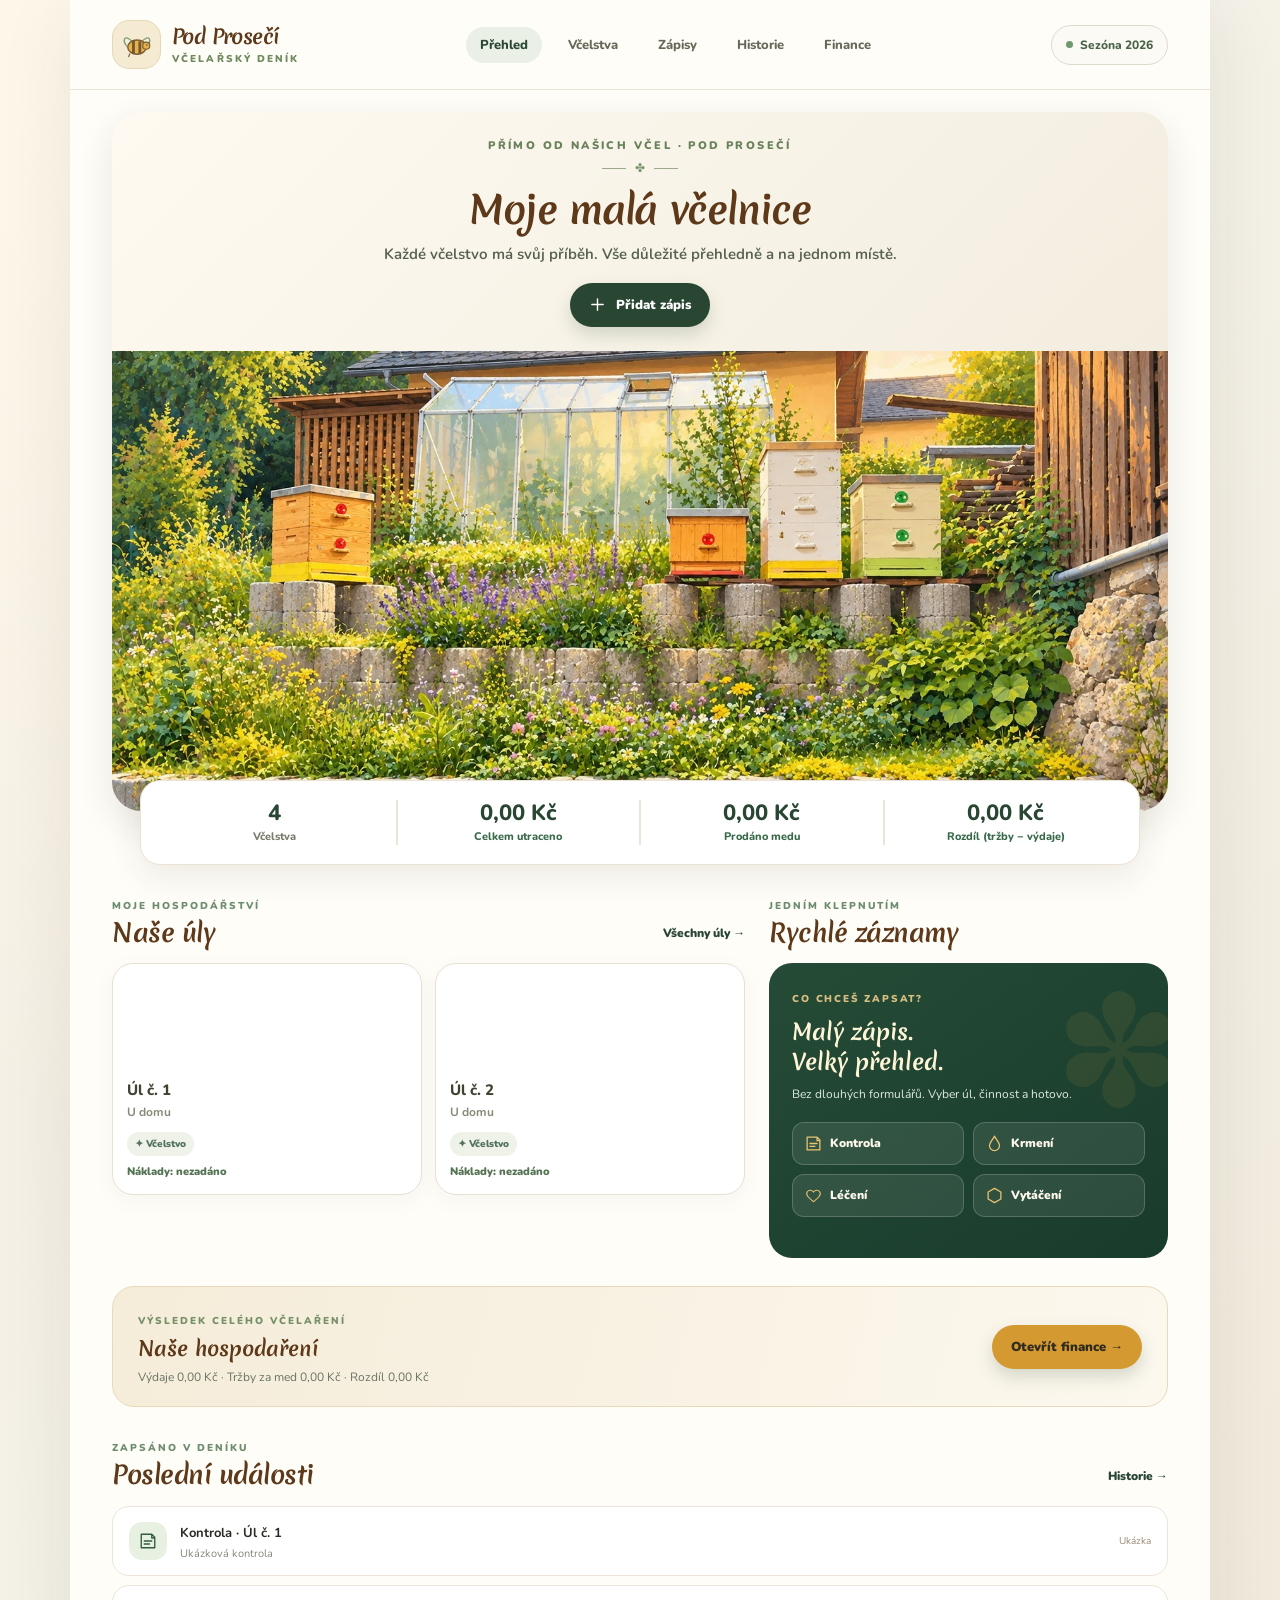
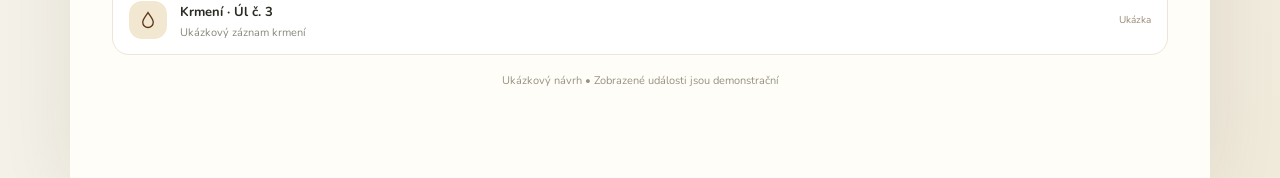
==== NAHLED_JEDEN_SOUBOR.html @ 3f6129bf "Add files via upload" ====
<!doctype html>
<html lang="cs">
<head>
<meta charset="utf-8" />
<meta name="viewport" content="width=device-width,initial-scale=1,viewport-fit=cover" />
<meta name="theme-color" content="#294633" />
<meta name="apple-mobile-web-app-capable" content="yes" />
<meta name="apple-mobile-web-app-title" content="Včelařský deník" />
<link rel="icon" type="image/png" href="[data-uri]" />
<link rel="apple-touch-icon" href="[data-uri]" />
<title>Včelařský deník • Pod Prosečí — vizuální návrh</title>
<link href="https://fonts.googleapis.com/css2?family=Merienda:wght@500;600;700&family=Nunito:wght@400;500;600;700;800;900&display=swap&subset=latin-ext" rel="stylesheet">
<style>
:root{--cream:#f7f1e4;--paper:#fffdf8;--ink:#292b23;--muted:#858477;--forest:#294633;--forest2:#385942;--olive:#71895f;--brown:#5d3819;--honey:#d49a31;--line:#e4dccd;--shadow:0 20px 52px rgba(72,55,29,.11)}
*{box-sizing:border-box}html{scroll-behavior:smooth}body{margin:0;color:var(--ink);font-family:Nunito,'Trebuchet MS',sans-serif;background:radial-gradient(ellipse at 12% 2%,#fff9ec 0,transparent 45%),linear-gradient(125deg,#f6eee1,#f4f1e8 48%,#f0eadb);min-height:100vh}button,textarea,select{font:inherit}button{cursor:pointer}.app{max-width:1140px;min-height:100vh;margin:0 auto;background:var(--paper);box-shadow:0 10px 70px rgba(49,38,15,.09)}
.topbar{height:90px;display:flex;align-items:center;justify-content:space-between;gap:14px;padding:0 42px;border-bottom:1px solid #eae3d7;background:rgba(255,253,248,.96)}.branding{display:flex;align-items:center;gap:11px}.brandmark{display:grid;place-items:center;width:49px;height:49px;background:#f5ebd3;border:1px solid #e6d7b7;border-radius:17px;flex-shrink:0}.brandtitle{font:700 20px/1.25 Merienda,Georgia,serif;color:var(--brown);letter-spacing:-.6px}.brandsub{font-weight:900;color:var(--olive);font-size:10px;letter-spacing:2.1px;margin-top:3px}.toplinks{display:flex;align-items:center;gap:12px}.toplinks button{background:none;border:0;color:#686859;font-weight:800;font-size:13px;padding:9px 14px;border-radius:25px}.toplinks button.active{color:var(--forest);background:#eaf0e6}.season{display:inline-flex;align-items:center;gap:7px;padding:11px 14px;border:1px solid #dedbcc;background:#fcfaf4;border-radius:30px;color:#496449;font-weight:800;font-size:12px}.season:before{content:'';width:7px;height:7px;background:#6e986e;border-radius:50%}
main{padding:22px 42px 90px}.page{display:none}.page.active{display:block}
.hero{position:relative;overflow:hidden;min-height:320px;border-radius:29px;background:#e8e5d1;isolation:isolate;box-shadow:0 13px 35px rgba(40,48,30,.11)}.hero-art{position:absolute;inset:0;width:100%;height:100%;object-fit:cover;object-position:center 52%;display:block}.brand-art{display:none}.hero:after{content:'';pointer-events:none;position:absolute;inset:0;background:linear-gradient(90deg,rgba(255,253,245,.96) 0%,rgba(255,253,245,.88) 32%,rgba(255,253,245,.34) 55%,transparent 82%)}.hero-copy{position:relative;z-index:2;display:flex;flex-direction:column;align-items:flex-start;padding:42px 40px;max-width:525px}.eyebrow{font-size:11px;letter-spacing:2.4px;text-transform:uppercase;font-weight:900;color:#6a825c}.decor{display:flex;gap:9px;align-items:center;color:#7c946d;font-size:12px}.decor:before,.decor:after{content:'';width:24px;height:1px;background:#9ba88b}.hero h1{font-family:Merienda,Georgia,serif;font-weight:700;color:var(--brown);font-size:clamp(30px,4.2vw,47px);line-height:1.3;letter-spacing:-1.1px;margin:13px 0 9px}.hero p{font-size:15px;color:#566251;line-height:1.55;margin:0 0 21px;max-width:315px;font-weight:650}.btn{display:inline-flex;align-items:center;justify-content:center;gap:10px;border:0;border-radius:40px;padding:13px 19px;background:var(--forest);color:white;font-weight:900;font-size:13px;box-shadow:0 8px 17px rgba(41,70,51,.18);transition:transform .15s,filter .15s}.btn:active{transform:scale(.98)}.btn svg{width:17px;height:17px}.btn.amber{background:var(--honey);color:#2f2b20}.ghost{background:#fffaf1;color:var(--forest);border:1px solid #dbdacb;box-shadow:none}
.stats{position:relative;z-index:3;max-width:720px;display:grid;grid-template-columns:repeat(3,1fr);margin:-31px 28px 0;background:#fff;border:1px solid #ebe3d5;box-shadow:0 11px 33px #382b1517;border-radius:20px;padding:19px 12px}.stat{text-align:center}.stat:not(:last-child){border-right:1px solid #ebe5d9}.stat strong{font:800 24px/1.2 Nunito,sans-serif;color:var(--forest);display:block}.stat small{font-size:11px;color:#777c6d;font-weight:800}
.heading{margin:34px 0 14px;display:flex;align-items:flex-end;justify-content:space-between;gap:12px}.heading .overline{font-size:10px;letter-spacing:2px;text-transform:uppercase;color:#6e8d70;font-weight:900}.heading h2{font:700 25px/1.3 Merienda,Georgia,serif;color:var(--brown);letter-spacing:-.5px;margin:4px 0 0}.subtle-link{border:0;background:none;font-size:12px;font-weight:900;color:var(--forest);padding:8px 0;white-space:nowrap}.homegrid{display:grid;grid-template-columns:1.35fr .85fr;gap:24px}.hives{display:grid;grid-template-columns:1fr 1fr;gap:13px}.hive{position:relative;border:1px solid #e8e0d2;border-radius:21px;overflow:hidden;background:#fff;display:flex;flex-direction:column;min-width:0;box-shadow:0 6px 25px rgba(47,47,34,.04);text-align:left;padding:0;color:inherit}.hive:hover{border-color:#c6cdb2}.hivepic{height:103px;position:relative;background:linear-gradient(175deg,#f2f0dc 10%,#e8f0e3 60%,#cedfcb);overflow:hidden}.hivepic.night{background:linear-gradient(175deg,#e2ede3,#d0dfce 60%,#afc3af)}.hivepic:after{content:'';position:absolute;width:135%;height:42px;left:-8%;bottom:-30px;border-radius:50%;background:#95b08a;filter:blur(7px)}.hivepic .art-icon{position:absolute;right:19px;bottom:6px;width:116px;height:88px;z-index:2;filter:drop-shadow(0 7px 4px #49634933)}.hivepic .flower{position:absolute;top:12px;left:20px;color:#768d68;opacity:.85}.hivecontent{padding:13px 14px 15px}.hivecontent h3{margin:0;color:#3f432f;font:800 15px Nunito,sans-serif}.hivecontent p{font-size:12px;color:#898a78;margin:4px 0 11px;font-weight:700}.tinylabel{display:inline-flex;gap:5px;align-items:center;padding:5px 8px;border-radius:20px;background:#eef2e9;color:#54735d;font-size:10px;font-weight:900}.tinylabel.amber{background:#fff1d6;color:#936b2f}.dots{letter-spacing:2px;color:#9eae85}.aside{border-radius:23px;background:linear-gradient(145deg,#254b36,#193b2c);padding:23px 23px 18px;min-height:295px;color:white;overflow:hidden;position:relative}.aside:after{content:'✽';position:absolute;right:-16px;top:15px;font-size:155px;color:#d4a83c18;line-height:1;pointer-events:none}.aside small{font-size:10px;letter-spacing:1.8px;color:#d8be82;font-weight:900}.aside h2{font:700 22px/1.35 Merienda,Georgia,serif;margin:10px 0 7px;color:#fff5d7}.aside p{font-size:12px;line-height:1.5;color:#dfebde;margin:0 0 19px}.quickrow{display:grid;grid-template-columns:1fr 1fr;gap:9px;position:relative;z-index:1}.quickrow button{background:#ffffff16;border:1px solid #ffffff30;color:#fff9ec;border-radius:12px;text-align:left;padding:12px;font-size:12px;font-weight:900;display:flex;align-items:center;gap:8px}.quickrow svg{width:17px;height:17px;color:#e9c36f}.quickrow button:hover{background:#ffffff25}.history-row{display:flex;align-items:center;gap:13px;padding:14px 16px;background:white;border:1px solid #ede5d9;border-radius:17px;margin:9px 0}.history-row .circle{width:38px;height:38px;border-radius:13px;display:grid;place-items:center;background:#f2e8d1;color:var(--brown);font-size:17px}.history-row .circle.green{background:#e8f0e2;color:#315c42}.history-row strong{font-size:13px}.history-row small{display:block;color:#8a887b;font-size:11px;margin-top:3px}.history-row .date{font-size:10px;color:#998a76;margin-left:auto;white-space:nowrap}.footnote{margin-top:18px;font-size:11px;color:#989282;text-align:center}
/* secondary screens */
.secondary-top{position:relative;overflow:hidden;background:linear-gradient(110deg,#f5ebd8,#dfe8da);border-radius:24px;padding:29px;display:flex;align-items:center;justify-content:space-between;min-height:140px}.secondary-top:after{content:'❀';position:absolute;color:#97aa922c;font-size:170px;right:18px;top:-42px;pointer-events:none}.secondary-top h1{position:relative;z-index:1;margin:7px 0 4px;color:var(--brown);font:700 30px/1.4 Merienda,Georgia,serif}.secondary-top p{position:relative;margin:0;font-size:13px;color:#647461;font-weight:700}.contentsection{max-width:760px;margin:24px auto}.records{display:grid;grid-template-columns:repeat(2,1fr);gap:12px}.labeltitle{font-size:11px;font-weight:900;letter-spacing:1px;color:#77856c;text-transform:uppercase;margin:23px 0 10px}.type{background:#fff;border:2px solid #ece4d7;border-radius:15px;padding:14px;font-weight:850;color:#3b3f33;display:flex;align-items:center;gap:11px;min-height:59px}.type.selected{background:#f7f0dc;border-color:var(--honey);color:var(--brown)}.type svg{color:#8b9c80;width:19px;height:19px}.pilllist{display:flex;gap:8px;flex-wrap:wrap}.pilllist button{padding:10px 14px;border-radius:30px;border:1px solid #dedbcc;background:#fff;color:#61675b;font-size:12px;font-weight:850}.pilllist button.selected{background:var(--forest);border-color:var(--forest);color:#fff}.recbox{background:#fff;border:1px solid #e8dfd1;border-radius:20px;padding:20px;margin-top:17px}.recbox label{font-size:12px;color:#657266;font-weight:900}.recbox .choice{display:flex;gap:8px;margin-top:10px;flex-wrap:wrap}.recbox .choice button{flex:1;background:#f8f6ef;border:1px solid #e7e2d7;border-radius:10px;padding:12px 8px;color:#596451;font-size:12px;font-weight:800}.recbox .choice button.selected{background:#e2ebd8;border-color:#9ba987;color:#2d5837}.recbox textarea{width:100%;resize:vertical;margin-top:9px;border:1px solid #e6dfd2;border-radius:12px;padding:13px;min-height:70px;background:#fffefa;outline-color:#8bab8a}.savebutton{width:100%;padding:16px;margin-top:19px}.toast{margin-top:14px;display:none;background:#e5f2e4;border:1px solid #b9d4b4;border-radius:12px;padding:12px;color:#31583a;font-weight:800;font-size:12px}.preview-note{display:block;margin-top:12px;text-align:center;font-size:11px;color:#999185}.list-hives{display:grid;grid-template-columns:1fr 1fr;gap:12px;margin-top:22px}.list-hives .hivepic{height:145px}.list-hives .hivepic .art-icon{width:150px;height:115px}.list-hives .hivecontent{padding:18px}.detail{background:#fff;border:1px solid #e8dfd1;border-radius:19px;margin-top:12px;padding:18px}.detail h3{color:var(--brown);font-family:Merienda,Georgia,serif;font-size:17px}.detail p{font-size:13px;color:#73796b}.back{border:0;background:transparent;color:var(--forest);font-weight:900;padding:6px 0}.bottomnav{display:none}.mobile-cta{display:none}
@media(max-width:800px){.topbar{height:76px;padding:0 21px}.toplinks{display:none}main{padding:14px 20px 90px}.homegrid{grid-template-columns:1fr}.aside{min-height:0}.hero-copy{padding:29px}.hero{min-height:290px}.hero-copy{max-width:355px}.hero:after{background:linear-gradient(90deg,rgba(255,253,245,.97) 0%,rgba(255,253,245,.86) 56%,rgba(255,253,245,.17) 100%)}.stats{max-width:570px}}
@media(max-width:520px){body{background:var(--paper)}.app{box-shadow:none}.topbar{height:73px;padding:0 17px}.brandmark{height:42px;width:42px;border-radius:14px}.brandtitle{font-size:15.5px}.brandsub{font-size:8px;letter-spacing:1.35px}.season{font-size:10px;padding:8px 9px}.season:before{width:5px;height:5px}main{padding:11px 13px 110px}.hero{min-height:250px;border-radius:21px}.hero-art{object-position:56%}.hero:after{background:linear-gradient(90deg,rgba(255,253,245,.96) 0%,rgba(255,253,245,.87) 48%,rgba(255,253,245,.02) 100%)}.hero-copy{padding:23px 21px 28px;max-width:250px}.eyebrow{font-size:8.5px;letter-spacing:1.35px}.hero h1{font-size:26px;line-height:1.32;margin:13px 0 9px}.hero p{font-size:11px;max-width:208px;line-height:1.5;margin-bottom:15px}.hero .btn{font-size:11px;padding:11px 14px}.stats{border-radius:17px;margin:-23px 12px 0;padding:13px 3px}.stat strong{font-size:21px}.stat small{font-size:10px}.heading{margin:25px 0 11px}.heading h2{font-size:21px}.heading .overline{font-size:9px}.hives{gap:10px}.hive{border-radius:16px}.hivepic{height:90px}.hivepic .art-icon{width:108px;height:79px;right:4px;bottom:2px}.hivecontent{padding:11px}.hivecontent h3{font-size:13px}.hivecontent p{font-size:10px}.tinylabel{font-size:9px;padding:5px 7px}.aside{border-radius:20px;padding:20px}.aside h2{font-size:21px}.bottomnav{position:fixed;z-index:20;bottom:0;left:0;right:0;display:grid;grid-template-columns:repeat(4,1fr);align-items:center;background:#fffdf8;border-top:1px solid #e6dfd3;box-shadow:0 -8px 28px rgba(51,44,29,.06);height:77px;padding-bottom:env(safe-area-inset-bottom)}.bottomnav button{border:0;background:transparent;color:#898a7a;display:flex;flex-direction:column;gap:4px;align-items:center;font-size:10px;font-weight:900;padding:5px}.bottomnav button.selected{color:var(--forest)}.bottomnav svg{width:20px;height:20px;stroke-width:1.9}.bottomnav .navplus{display:grid;place-items:center;border-radius:14px;background:var(--forest);color:white;width:40px;height:40px;margin-top:-18px;box-shadow:0 6px 14px #29463355}.bottomnav button.selected .navplus{background:var(--honey);color:var(--forest)}.secondary-top{padding:22px;border-radius:20px;min-height:130px}.secondary-top h1{font-size:25px}.secondary-top p{font-size:11px}.records{gap:8px}.type{padding:11px;min-height:57px;font-size:12px}.pilllist button{padding:9px 11px;font-size:11px}.recbox{padding:15px}.list-hives{gap:9px}.list-hives .hivepic{height:100px}.list-hives .hivepic .art-icon{width:110px;height:86px}.list-hives .hivecontent{padding:12px}.contentsection{margin:17px 0}.footnote{font-size:10px}}
@media(prefers-reduced-motion:reduce){*{scroll-behavior:auto!important;transition:none!important}}

/* v5.1: nadpis je mimo fotografii, aby žádný úl nebyl zakrytý */
.hero{display:flex;flex-direction:column-reverse;min-height:0;background:#f6f0e3}
.hero-art{position:relative;inset:auto;display:block;width:100%;height:clamp(300px,39vw,460px);object-fit:cover;object-position:center 51%;flex-shrink:0}
.hero:after{display:none}
.hero-copy{position:relative;z-index:1;width:100%;max-width:none;align-items:center;text-align:center;padding:26px 28px 24px;background:linear-gradient(135deg,#fffaf1,#f2eddf)}
.hero h1{font-size:clamp(27px,3.4vw,38px);line-height:1.35;margin:8px 0}
.hero h1 br{display:none}
.hero p{max-width:570px;margin:0 0 16px}
.hero .decor{margin-top:7px!important}
@media(max-width:800px){
 .hero{min-height:0}
 .hero-copy{max-width:none;padding:22px 22px 20px}
 .hero:after{display:none}
 .hero-art{height:auto;aspect-ratio:1672/941;object-fit:contain}
}
@media(max-width:520px){
 .hero{min-height:0}
 .hero-copy{max-width:none;padding:18px 13px 18px}
 .hero h1{font-size:25px;line-height:1.3;margin:8px 0}
 .hero p{font-size:12px;max-width:320px;margin:0 0 13px}
 .hero .btn{font-size:12px;padding:11px 17px}
 .hero-art{height:auto;aspect-ratio:1672/941;object-fit:contain;object-position:center}
 .hero:after{display:none}
 .stats{margin:-12px 12px 0}
}

/* v5.2: better title spacing and transparent cost overview */
.hero-title{display:flex;align-items:center;justify-content:center;flex-wrap:wrap;gap:.32em}
.stats{grid-template-columns:repeat(4,minmax(0,1fr));max-width:920px}
.stat-action{appearance:none;display:block;width:100%;background:#fff;border:0;color:inherit;text-align:center;padding:0 8px;cursor:pointer;border-left:1px solid #ebe5d9}
.stat-action strong{font-size:clamp(16px,2.2vw,23px)}.stat-action small{color:#386949}
.stat-action:hover strong,.stat-action:focus-visible strong{color:#a8741c}
.cost-feature{margin:28px 0 16px;display:flex;align-items:center;justify-content:space-between;gap:18px;padding:21px 25px;background:linear-gradient(105deg,#f5ecd9,#fcf8ee);border:1px solid #e9d9b8;border-radius:22px}
.cost-feature .overline{font-size:10px;font-weight:900;letter-spacing:2px;text-transform:uppercase;color:#769069}
.cost-feature h2{font:700 20px/1.5 Merienda,Georgia,serif;color:var(--brown);margin:4px 0 5px}
.cost-feature p{font-size:12px;color:#697465;margin:0}.cost-feature .btn{flex-shrink:0}
.cost-banner{background:linear-gradient(120deg,#f6edda,#e4eddd)}.cost-decoration{width:88px;height:88px;color:#a1b39b;opacity:.22}
.cost-summary{margin-top:20px;border-radius:24px;background:linear-gradient(130deg,#224532,#3d644a);padding:23px 25px;display:flex;justify-content:space-between;color:white;align-items:center;overflow:hidden;box-shadow:0 11px 32px #1e38281a}
.cost-summary span{font-weight:800;font-size:12px;letter-spacing:.08em;text-transform:uppercase;color:#d2dfc9;display:block}
.cost-summary strong{display:block;font-size:clamp(30px,4vw,41px);font-weight:900;margin:7px 0;letter-spacing:-1px}
.cost-summary small{color:#c9d8c7;font-size:12px}.cost-summary-art svg{width:115px;height:112px;opacity:.62}
.cost-by-hive{display:grid;grid-template-columns:repeat(4,minmax(0,1fr));gap:12px}
.cost-hive-item{border:1px solid #e8dfd0;background:#fff;border-radius:18px;text-align:left;padding:16px 12px;color:var(--brown);cursor:pointer}
.cost-hive-item:hover{border-color:#d2b36f}.cost-hive-item .cost-hive-icon{color:#b18738;margin-bottom:6px}.cost-hive-item strong{display:block;margin-top:7px;font-weight:900;font-size:19px;color:var(--forest)}.cost-hive-item b{display:block;font-size:12px}.cost-hive-item small{color:#807968;font-size:11px}
.hivecost{display:block;font-size:11px;color:#567454;font-weight:900;margin-top:8px}
.cost-layout{display:grid;grid-template-columns:1fr 1fr;gap:18px;margin-top:27px}
.cost-panel{background:#fff;border:1px solid #e8dfd1;border-radius:23px;padding:22px;min-width:0}
.cost-panel h2{font:700 21px/1.4 Merienda,Georgia,serif;color:var(--brown);margin:7px 0 18px}
.cost-panel label{display:block;font-size:12px;font-weight:900;color:#5e755f;margin:14px 0 7px}.cost-panel label span{font-weight:600;color:#8b8e82}
.cost-panel input,.cost-panel select{width:100%;border:1px solid #dfd8cc;background:#fffdf9;border-radius:12px;color:#292b23;padding:13px 14px;font-size:15px;outline-color:#86a478}
.cost-panel .money-input{display:flex;align-items:center;gap:8px}.cost-panel .money-input input{flex:1;min-width:0}.money-input strong{color:var(--brown)}
.cost-panel .savebutton{margin-top:20px}.cost-notice{font-size:11px;line-height:1.5;color:#7b766a;margin:13px 0 0}
.cost-entries{display:grid;gap:8px}.cost-entry{display:flex;gap:9px;align-items:center;justify-content:space-between;padding:12px;border:1px solid #ede5d8;border-radius:14px;background:#fffdf9}
.cost-entry-main{min-width:0}.cost-entry b{display:block;font-size:12px;color:#465d46}.cost-entry small{display:block;font-size:11px;color:#7c8175;margin-top:3px;overflow-wrap:anywhere}
.cost-entry-right{text-align:right;flex-shrink:0}.cost-entry-right strong{color:var(--brown);font-size:13px;white-space:nowrap}
.cost-remove{display:block;margin-left:auto;padding:6px 2px;background:transparent;border:0;color:#a94e40;font-size:10px;font-weight:900}
.cost-empty{font-size:12px;color:#878375;line-height:1.5;padding:16px;border:1px dashed #dfd4c1;border-radius:12px}
.cost-export{border:0;background:transparent;color:var(--forest);font-weight:900;font-size:12px;margin-top:15px;padding:8px 0;text-align:left}
.detail-cost{padding:14px 17px;background:#f3ecd9;border-radius:14px;color:#53684c}.detail-cost strong{color:#2e5736}
@media(max-width:800px){.cost-by-hive{grid-template-columns:repeat(2,minmax(0,1fr))}.cost-layout{grid-template-columns:1fr}}
@media(max-width:520px){.hero-title{gap:.25em}.stats{grid-template-columns:repeat(2,minmax(0,1fr));margin:12px 6px 0;row-gap:14px}.stat{border-right:0!important}.stat:nth-child(odd){border-right:1px solid #ebe5d9!important}.stat-action{border-left:0}.stat-action strong{font-size:21px}.cost-feature{flex-direction:column;align-items:stretch;margin-top:22px;padding:17px;gap:12px}.cost-feature .btn{width:100%}.cost-summary{padding:19px}.cost-summary-art svg{width:73px;height:73px}.cost-by-hive{gap:9px}.cost-panel{padding:17px}.cost-entry{align-items:flex-start}}

/* Verze 5.3: společné finance, tržby a bilance */
.finance-stats{max-width:100%}.finance-stats .stat strong{font-size:clamp(15px,2.25vw,22px);overflow-wrap:anywhere}.finance-stats .stat small{display:block;line-height:1.35;margin-top:4px}
.finance-summary{margin-top:21px;display:grid;grid-template-columns:repeat(3,minmax(0,1fr));gap:12px}.finance-tile{border:1px solid #eadfce;background:#fff;border-radius:22px;padding:21px 18px;display:flex;flex-direction:column;gap:7px;box-shadow:0 9px 30px #392f2010}.finance-tile small{font-weight:900;color:#667c5d;font-size:11px;letter-spacing:.06em;text-transform:uppercase}.finance-tile strong{font-size:clamp(20px,2.6vw,34px);letter-spacing:-1px;color:#5d3819;overflow-wrap:anywhere}.finance-tile span{font-size:11px;color:#838477}.result-tile{background:linear-gradient(135deg,#254633,#41664b);border-color:#2e5239}.result-tile small,.result-tile span{color:#e0ead9}.result-tile strong{color:white}.result-tile.negative strong{color:#ffe1bd}.fin-help{font-size:12px;color:#747968;line-height:1.55;margin-top:-3px;margin-bottom:15px}.fin-row{display:grid;grid-template-columns:1fr 1fr;gap:12px}.fin-row label{margin-top:14px}.fin-preview{margin-top:17px;padding:13px;background:#f7efd9;border-radius:13px;display:flex;justify-content:space-between;gap:10px;font-size:13px;font-weight:850;color:#58644b}.fin-preview strong{font-size:17px;color:#33573a;white-space:nowrap}.fin-backup{margin:20px 0 12px;background:#f8f2e8;border:1px solid #e9dfce;border-radius:22px;padding:23px}.fin-backup h2{font:700 22px Merienda,Georgia,serif;color:#5d3819;margin:6px 0}.fin-backup p{font-size:12px;line-height:1.6;color:#646a5c}.fin-actions{display:flex;flex-wrap:wrap;gap:12px;align-items:center;margin-top:17px}.import-label{display:inline-flex;justify-content:center;align-items:center;background:#294633;color:white;border-radius:40px;padding:14px 19px;font-weight:900;font-size:13px;cursor:pointer}.fin-actions .btn{padding:13px 18px}.fin-import-info{font-weight:850;color:#416343}.stat-action.negative strong{color:#a24733}.finance-tile.result-tile.negative{background:linear-gradient(140deg,#633b31,#7b5140)}
@media(max-width:780px){.finance-summary{grid-template-columns:1fr}.finance-tile{padding:16px}.finance-tile strong{font-size:27px}.finance-stats{grid-template-columns:repeat(2,1fr)}.fin-actions{flex-direction:column;align-items:stretch}.fin-actions .btn,.import-label{width:100%}}
@media(max-width:430px){.fin-row{grid-template-columns:1fr 1fr;gap:8px}.finance-stats .stat strong{font-size:19px}}
</style>
</head>
<body>
<!-- Reusable vector symbols: independent of internet and bundled into this HTML prototype. -->
<svg style="position:absolute;width:0;height:0;overflow:hidden" aria-hidden="true" xmlns="http://www.w3.org/2000/svg">
 <symbol id="i-bee" viewBox="0 0 48 48"><path d="M18 20c-12-13-16-2-7 7M30 20c12-13 16-2 7 7" fill="#eff1dd" stroke="#8b9876" stroke-width="1.8"/><ellipse cx="24" cy="27" rx="13" ry="10" fill="#e4b24f" stroke="#795b2e" stroke-width="2"/><path d="M19 18v18M28 19v17" stroke="#77552f" stroke-width="4"/><circle cx="37" cy="25" r="5" fill="#e4b24f" stroke="#795b2e" stroke-width="1.6"/><circle cx="38" cy="24" r="1" fill="#3d3b2d"/><path d="M14 36l-2 5" stroke="#795b2e" stroke-width="1.5"/></symbol>
 <symbol id="i-hive" viewBox="0 0 150 130"><ellipse cx="74" cy="119" rx="65" ry="8" fill="#445d3e" opacity=".24"/><path d="M25 39L75 14l50 25-9 10H35z" fill="#617654"/><path d="M22 42q53-12 106 0l-8 14H30z" fill="#6f6044"/><path d="M35 51h80l-4 58H39z" fill="#ddae69" stroke="#8c643b" stroke-width="2"/><path d="M39 72h72M40 92h70" stroke="#966a3c" stroke-width="2" opacity=".65"/><path d="M55 52v56M95 52v56" stroke="#f2c88f" stroke-width="3" opacity=".5"/><rect x="62" y="82" width="27" height="10" rx="5" fill="#514633"/><path d="M28 112h96" stroke="#5c4d31" stroke-width="7" stroke-linecap="round"/><path d="M25 110v8M125 110v8" stroke="#52492e" stroke-width="4"/></symbol>
 <symbol id="i-note" viewBox="0 0 24 24"><path d="M7 3h10l4 4v14H3V3h4m10 0v5h4M7 12h10M7 16h7" fill="none" stroke="currentColor" stroke-linecap="round" stroke-linejoin="round" stroke-width="1.8"/></symbol>
 <symbol id="i-plus" viewBox="0 0 24 24"><path d="M12 4v16M4 12h16" stroke="currentColor" stroke-width="2" stroke-linecap="round"/></symbol>
 <symbol id="i-house" viewBox="0 0 24 24"><path d="M3 11 12 4l9 7v9H3zM9 20v-6h6v6" fill="none" stroke="currentColor" stroke-linejoin="round" stroke-width="1.8"/></symbol>
 <symbol id="i-hex" viewBox="0 0 24 24"><path d="m12 2 9 5v10l-9 5-9-5V7z" fill="none" stroke="currentColor" stroke-linejoin="round" stroke-width="1.8"/></symbol>
 <symbol id="i-book" viewBox="0 0 24 24"><path d="M4 4h14a2 2 0 0 1 2 2v15H6a3 3 0 0 1-3-3V5a1 1 0 0 1 1-1zm2 0v17m4-12h6m-6 4h6" fill="none" stroke="currentColor" stroke-linecap="round" stroke-width="1.8"/></symbol>
 <symbol id="i-drop" viewBox="0 0 24 24"><path d="M12 2C9 7 5 11 5 15a7 7 0 0 0 14 0c0-4-4-8-7-13z" fill="none" stroke="currentColor" stroke-width="1.8"/></symbol>
 <symbol id="i-check" viewBox="0 0 24 24"><path d="m4 13 5 5L20 6" fill="none" stroke="currentColor" stroke-linecap="round" stroke-width="2"/></symbol>
 <symbol id="i-heart" viewBox="0 0 24 24"><path d="M20.8 6.7C18 3 13.6 4.5 12 7 10.4 4.5 6 3 3.2 6.7c-3 4.7 3 9.3 8.8 14 5.8-4.7 11.8-9.3 8.8-14z" fill="none" stroke="currentColor" stroke-width="1.5"/></symbol>
</svg>
<div class="app">
<header class="topbar">
 <div class="branding"><div class="brandmark"><svg style="width:34px;height:34px"><use href="#i-bee"/></svg></div><div><div class="brandtitle">Pod Prosečí</div><div class="brandsub">VČELAŘSKÝ DENÍK</div></div></div>
 <div class="toplinks"><button data-page="home" class="active">Přehled</button><button data-page="hives">Včelstva</button><button data-page="record">Zápisy</button><button data-page="history">Historie</button><button data-page="costs">Finance</button></div>
 <div class="season">Sezóna 2026</div>
</header>
<main>
 <section id="page-home" class="page active">
  <div class="hero">
   <img class="hero-art" src="[data-uri]" alt="Kreslený pohled na včelnici se skleníkem a úly" />
   <div class="hero-copy"><div class="eyebrow">Přímo od našich včel · Pod Prosečí</div><div class="decor" style="margin-top:13px">✤</div><h1 class="hero-title"><span>Moje malá</span> <span>včelnice</span></h1><p>Každé včelstvo má svůj příběh. Vše důležité přehledně a na jednom místě.</p><button class="btn" data-action="record"><svg><use href="#i-plus"/></svg> Přidat zápis</button></div>
  </div>
  <div class="stats finance-stats"><div class="stat"><strong>4</strong><small>Včelstva</small></div><button type="button" class="stat stat-action" data-page="costs"><strong id="stats-cost-total">0 Kč</strong><small>Celkem utraceno</small></button><button type="button" class="stat stat-action" data-page="costs"><strong id="stats-sales-total">0 Kč</strong><small>Prodáno medu</small></button><button type="button" class="stat stat-action" data-page="costs"><strong id="stats-net-total">0 Kč</strong><small>Rozdíl (tržby − výdaje)</small></button></div>
  <div class="homegrid">
   <div><div class="heading"><div><div class="overline">Moje hospodářství</div><h2>Naše úly</h2></div><button class="subtle-link" data-page="hives">Všechny úly →</button></div><div class="hives" id="home-hives"></div></div>
   <div><div class="heading"><div><div class="overline">Jedním klepnutím</div><h2>Rychlé záznamy</h2></div></div><aside class="aside"><small>CO CHCEŠ ZAPSAT?</small><h2>Malý zápis.<br>Velký přehled.</h2><p>Bez dlouhých formulářů. Vyber úl, činnost a hotovo.</p><div class="quickrow"><button data-type="Kontrola"><svg><use href="#i-note"/></svg> Kontrola</button><button data-type="Krmení"><svg><use href="#i-drop"/></svg> Krmení</button><button data-type="Léčení"><svg><use href="#i-heart"/></svg> Léčení</button><button data-type="Vytáčení"><svg><use href="#i-hex"/></svg> Vytáčení</button></div></aside></div>
  </div>
  <div class="cost-feature"><div><span class="overline">Výsledek celého včelaření</span><h2>Naše hospodaření</h2><p id="home-cost-summary">Počítáme výdaje a prodaný med.</p></div><button class="btn amber" data-page="costs">Otevřít finance →</button></div>
  <div class="heading"><div><div class="overline">Zapsáno v deníku</div><h2>Poslední události</h2></div><button class="subtle-link" data-page="history">Historie →</button></div><div id="mini-history"></div>
  <div class="footnote">Ukázkový návrh • Zobrazené události jsou demonstrační</div>
 </section>
 <section id="page-hives" class="page"><div class="secondary-top"><div><div class="eyebrow">Naše včelnice</div><h1>Moje včelstva</h1><p>U domu a v Lučanech • 4 úly</p></div></div><div class="list-hives" id="all-hives"></div></section>
 <section id="page-record" class="page"><div class="secondary-top"><div><div class="eyebrow">Zápis bez zdržování</div><h1>Co je u včel nového?</h1><p>Stačí několik klepnutí a je hotovo.</p></div></div><div class="contentsection"><div class="labeltitle">01 · Vyber činnost</div><div class="records" id="types"></div><div class="labeltitle">02 · Vyber včelstvo</div><div class="pilllist" id="hiveselect"></div><div class="recbox" id="record-fields"><label>Stav včelstva</label><div class="choice" id="statusselect"><button class="selected" data-status="V pořádku">✓ V pořádku</button><button data-status="Sledovat">Sledovat</button><button data-status="Problém">Problém</button></div><div id="quantity-wrap" style="display:none;margin-top:14px"><label for="quantity">Množství (kg)</label><input id="quantity" type="number" step="0.1" min="0" inputmode="decimal" placeholder="Např. 3" style="display:block;margin-top:9px;padding:11px;width:100%;border-radius:11px;border:1px solid #e8dfd1;background:white"></div><div style="margin-top:18px"><label for="recnote">Poznámka (nepovinné)</label><textarea id="recnote" placeholder="Jen pokud chceš něco doplnit…"></textarea></div></div><button class="btn savebutton" id="save"><svg><use href="#i-check"/></svg> Uložit záznam</button><div id="toast" class="toast" role="status"></div><span class="preview-note">Vizuální ukázka. Zápis se neukládá do skutečné aplikace.</span></div></section>
 <section id="page-history" class="page"><div class="secondary-top"><div><div class="eyebrow">Vzpomínky z včelnice</div><h1>Historie zápisů</h1><p>Bez hledání v mnoha záložkách.</p></div></div><div class="contentsection" id="history-list"></div></section>
 <section id="page-costs" class="page">
  <div class="secondary-top cost-banner"><div><div class="eyebrow">Pod Prosečí · finanční deník</div><h1>Výdaje a prodej medu</h1><p>Kolik stálo včelaření a kolik se prodejem vrátilo.</p></div><svg class="cost-decoration" aria-hidden="true"><use href="#i-hex"/></svg></div>
  <div class="finance-summary">
   <div class="finance-tile"><small>Utraceno celkem</small><strong id="cost-total">0 Kč</strong><span id="cost-count">Žádné výdaje</span></div>
   <div class="finance-tile"><small>Prodáno medu celkem</small><strong id="sales-total">0 Kč</strong><span id="sales-count">Žádné prodeje</span></div>
   <div class="finance-tile result-tile"><small>Výsledek za celou dobu</small><strong id="net-total">0 Kč</strong><span>Tržby mínus výdaje, bez hodnoty zásob</span></div>
  </div>
  <div class="heading"><div><div class="overline">Přehled investic</div><h2>Náklady podle úlu</h2></div></div>
  <p class="fin-help">Společné výdaje (například medomet nebo sklenice) se počítají do celkových nákladů, ale nepřidělují se uměle konkrétním úlům.</p>
  <div class="cost-by-hive" id="cost-by-hive"></div>
  <div class="cost-layout">
   <section class="cost-panel"><div class="eyebrow">Zápis nákupu</div><h2>Nový výdaj</h2>
     <form id="cost-form">
       <label for="cost-hive">Úl / společný náklad</label><select id="cost-hive" required></select>
       <label for="cost-category">Za co?</label><select id="cost-category"><option>Úl a nástavky</option><option>Rámky a mezistěny</option><option>Krmení</option><option>Léčení</option><option>Medobraní a vybavení</option><option>Sklenice, víčka a etikety</option><option>Jiné</option></select>
       <label for="cost-amount">Cena celkem (Kč)</label><div class="money-input"><input id="cost-amount" type="number" min="0.01" step="0.01" inputmode="decimal" required placeholder="Např. 850"><strong>Kč</strong></div>
       <label for="cost-date">Datum</label><input id="cost-date" type="date" required>
       <label for="cost-note">Poznámka <span>(nepovinné)</span></label><input id="cost-note" maxlength="140" placeholder="Např. nové nástavky">
       <button class="btn savebutton" type="submit">+ Uložit výdaj</button>
     </form><p id="cost-message" class="cost-notice" role="status" aria-live="polite"></p>
   </section>
   <section class="cost-panel"><div class="eyebrow">Tržba z medu</div><h2>Prodaný med</h2>
     <form id="sale-form">
       <div class="fin-row"><div><label for="sale-count">Počet sklenic</label><input id="sale-count" type="number" min="1" step="1" inputmode="numeric" value="1" required></div><div><label for="sale-price">Cena za kus (Kč)</label><input id="sale-price" type="number" min="0.01" step="0.01" inputmode="decimal" placeholder="220" required></div></div>
       <label for="sale-date">Datum prodeje</label><input id="sale-date" type="date" required>
       <label for="sale-note">Poznámka <span>(nepovinné)</span></label><input id="sale-note" maxlength="140" placeholder="Např. 3× květový med 950 g">
       <div class="fin-preview">Celkem za prodej: <strong id="sale-preview">0 Kč</strong></div>
       <button class="btn savebutton" type="submit">+ Uložit prodej</button>
     </form><p id="sale-message" class="cost-notice" role="status" aria-live="polite"></p>
   </section>
  </div>
  <div class="cost-layout finance-history">
   <section class="cost-panel"><div class="eyebrow">Přehled výdajů</div><h2>Výdaje</h2><div class="cost-entries" id="cost-entries"></div></section>
   <section class="cost-panel"><div class="eyebrow">Přehled tržeb</div><h2>Prodeje medu</h2><div class="cost-entries" id="sale-entries"></div></section>
  </div>
  <section class="fin-backup"><div><div class="eyebrow">Přenos dat</div><h2>Starší záznamy a zálohy</h2><p>Nahraj JSON zálohu z původního deníku 4.8.x – načtou se její výdaje a uskutečněné prodeje medu. Původní položky bez přiřazeného úlu zůstanou mezi společnými výdaji. Zbytek dat v záloze se nemění.</p></div>
   <div class="fin-actions"><label class="import-label" for="import-finance">↑ Načíst starou JSON zálohu</label><input type="file" id="import-finance" accept=".json,application/json" hidden><button type="button" class="btn ghost" id="export-finance">↓ Stáhnout zálohu financí</button></div><p id="import-message" role="status" aria-live="polite" class="cost-notice">Záznamy se ukládají jen do tohoto prohlížeče. Při změně zařízení si stáhni zálohu.</p>
  </section>
 </section>
<section id="page-detail" class="page"><button class="back" data-page="hives">← Zpět k úlům</button><div class="secondary-top" style="margin-top:11px"><div><div class="eyebrow">Karta včelstva</div><h1 id="detail-name">Úl č. 1</h1><p id="detail-place">Stanoviště u domu</p></div></div><div class="detail"><h3>Rychlý přehled</h3><p class="detail-cost">Náklady evidované přímo na tomto úlu: <strong id="detail-cost-value">0 Kč</strong></p><button class="btn amber" data-page="costs">+ Zapsat výdaj na úl</button><p>Matka, zásoby, síla včelstva a poslední kontrola. Jen to důležité, podrobnosti jsou až po rozkliknutí.</p><button class="btn" data-action="record"><svg><use href="#i-plus"/></svg> Přidat zápis k úlu</button></div></section>
</main>
<nav class="bottomnav" aria-label="Hlavní navigace">
 <button data-page="home" class="selected"><svg><use href="#i-house"/></svg><span>Přehled</span></button>
 <button data-page="hives"><svg><use href="#i-hex"/></svg><span>Úly</span></button>
 <button data-page="record"><span class="navplus"><svg><use href="#i-plus"/></svg></span><span>Zápis</span></button>
 <button data-page="history"><svg><use href="#i-book"/></svg><span>Historie</span></button>
</nav>
</div>
<script>const hives=[{name:'Úl č. 1',place:'U domu',tag:'Včelstvo'},{name:'Úl č. 2',place:'U domu',tag:'Včelstvo'},{name:'Úl č. 3',place:'Lučany',tag:'Včelstvo'},{name:'Úl č. 4',place:'Lučany',tag:'Včelstvo'}];
let page='home',chosenHive=0,recordType='Kontrola',status='V pořádku';
const events=[{type:'Kontrola',hive:'Úl č. 1',note:'Ukázková kontrola',date:'Ukázka'},{type:'Krmení',hive:'Úl č. 3',note:'Ukázkový záznam krmení',date:'Ukázka'}];
const KEY='vcelarsky_denik_5_3_finance',OLD_KEY='vcelarsky_denik_5_2_expenses';
let expenses=[],sales=[],storageOK=true;
const $=id=>document.getElementById(id);
const esc=s=>String(s??'').replace(/[&<>"']/g,c=>({'&':'&amp;','<':'&lt;','>':'&gt;','"':'&quot;',"'":'&#39;'}[c]));
const asMoney=n=>Math.round(Number(n)*100)/100;
const czk=n=>new Intl.NumberFormat('cs-CZ',{style:'currency',currency:'CZK',maximumFractionDigits:2}).format(n);
const validMoney=n=>Number.isFinite(n)&&n>0&&n<1000000000;
const validHive=h=>Number.isInteger(h)&&h>=-1&&h<hives.length;
const yyyy_mm_dd=()=>{const d=new Date();return [d.getFullYear(),String(d.getMonth()+1).padStart(2,'0'),String(d.getDate()).padStart(2,'0')].join('-')};
const validDate=date=>/^\d{4}-\d{2}-\d{2}$/.test(String(date));
const costTotal=()=>asMoney(expenses.reduce((sum,x)=>sum+x.amount,0));
const salesTotal=()=>asMoney(sales.reduce((sum,x)=>sum+x.count*x.price,0));
const balance=()=>asMoney(salesTotal()-costTotal());
const hiveTotal=i=>asMoney(expenses.filter(e=>e.hive===i).reduce((s,e)=>s+e.amount,0));
const costsText=i=>expenses.some(e=>e.hive===i)?czk(hiveTotal(i)):'nezadáno';
const uniqueId=()=>String(Date.now())+'-'+Math.random().toString(36).slice(2,10);
function normalizeCost(e){if(!e||!validMoney(Number(e.amount)))return null;const hive=Number(e.hive);return {id:String(e.id||uniqueId()),hive:validHive(hive)?hive:-1,category:String(e.category||'Ostatní'),amount:asMoney(e.amount),note:String(e.note||''),date:String(e.date||yyyy_mm_dd()),source:String(e.source||'manual')};}
function normalizeSale(s){if(!s||!validMoney(Number(s.price))||!Number.isInteger(Number(s.count))||Number(s.count)<1||Number(s.count)>1000000)return null;return {id:String(s.id||uniqueId()),count:Number(s.count),price:asMoney(s.price),note:String(s.note||''),date:String(s.date||yyyy_mm_dd()),source:String(s.source||'manual')};}
function readStored(){try{const data=JSON.parse(localStorage.getItem(KEY)||'null');if(data&&Array.isArray(data.expenses)&&Array.isArray(data.sales)){expenses=data.expenses.map(normalizeCost).filter(Boolean);sales=data.sales.map(normalizeSale).filter(Boolean);return}const old=JSON.parse(localStorage.getItem(OLD_KEY)||'null');if(Array.isArray(old)){expenses=old.map(e=>normalizeCost({...e,source:'manual'})).filter(Boolean);sales=[];saveStored()}}catch(error){storageOK=false;console.warn('Úložiště není dostupné',error)}}
function saveStored(){try{localStorage.setItem(KEY,JSON.stringify({version:3,expenses,sales}));storageOK=true;return true}catch(error){storageOK=false;console.warn('Ukládání není dostupné',error);return false}}
function renderHiveCards(){$('home-hives').innerHTML=hives.slice(0,2).map(hiveHTML).join('');$('all-hives').innerHTML=hives.map(hiveHTML).join('')}
function hiveHTML(h,i){return `<button class="hive" data-hive="${i}"><div class="hivepic ${i>1?'night':''}"><span class="flower">✣ &nbsp;· &nbsp;✿</span><svg class="art-icon" viewBox="0 0 150 130"><use href="#i-hive"/></svg></div><div class="hivecontent"><h3>${esc(h.name)}</h3><p>${esc(h.place)}</p><span class="tinylabel">✦ ${esc(h.tag)}</span><span class="hivecost">Náklady: ${costsText(i)}</span></div></button>`}
function costName(e){return e.hive===-1?'Společné výdaje':hives[e.hive]?.name||'Neznámý úl'}
function renderCosts(){
 const cost=costTotal(),received=salesTotal(),diff=balance();
 $('stats-cost-total').textContent=czk(cost);$('stats-sales-total').textContent=czk(received);$('stats-net-total').textContent=czk(diff);
 $('stats-net-total').parentElement.classList.toggle('negative',diff<0);
 $('home-cost-summary').textContent=`Výdaje ${czk(cost)} · Tržby za med ${czk(received)} · Rozdíl ${czk(diff)}`;
 $('cost-total').textContent=czk(cost);$('sales-total').textContent=czk(received);$('net-total').textContent=czk(diff);
 $('net-total').closest('.result-tile').classList.toggle('negative',diff<0);
 $('cost-count').textContent=`${expenses.length} zapsaných výdajů`;
 $('sales-count').textContent=`${sales.length} prodejů · ${sales.reduce((s,x)=>s+x.count,0)} sklenic`;
 $('cost-by-hive').innerHTML=hives.map((h,i)=>`<button class="cost-hive-item" type="button" data-cost-hive="${i}"><div class="cost-hive-icon">⬡</div><b>${esc(h.name)}</b><small>${esc(h.place)}</small><strong>${costsText(i)}</strong></button>`).join('')+`<button class="cost-hive-item" type="button" data-cost-hive="-1"><div class="cost-hive-icon">⬡</div><b>Společné výdaje</b><small>Medomet, sklenice a ostatní</small><strong>${czk(expenses.filter(e=>e.hive===-1).reduce((s,e)=>s+e.amount,0))}</strong></button>`;
 const orderedCosts=[...expenses].sort((a,b)=>String(b.date).localeCompare(String(a.date)));
 $('cost-entries').innerHTML=orderedCosts.map(e=>`<div class="cost-entry"><div class="cost-entry-main"><b>${esc(costName(e))} · ${esc(e.category)}</b><small>${esc(e.date)}${e.note?' · '+esc(e.note):''}${e.source!=='manual'?' · ze zálohy':''}</small></div><div class="cost-entry-right"><strong>${czk(e.amount)}</strong><button class="cost-remove" type="button" data-remove-cost="${esc(e.id)}">Smazat</button></div></div>`).join('')||'<div class="cost-empty">Zatím nejsou zapsané žádné výdaje.</div>';
 $('sale-entries').innerHTML=[...sales].sort((a,b)=>String(b.date).localeCompare(String(a.date))).map(s=>`<div class="cost-entry"><div class="cost-entry-main"><b>${s.count}× med · ${czk(s.price)}/ks</b><small>${esc(s.date)}${s.note?' · '+esc(s.note):''}${s.source!=='manual'?' · ze zálohy':''}</small></div><div class="cost-entry-right"><strong>${czk(asMoney(s.count*s.price))}</strong><button class="cost-remove" type="button" data-remove-sale="${esc(s.id)}">Smazat</button></div></div>`).join('')||'<div class="cost-empty">Zatím nejsou zapsané žádné prodeje medu.</div>';
 $('detail-cost-value').textContent=costsText(chosenHive);
 if(!storageOK)$('import-message').textContent='Ukládání v prohlížeči je blokované. Pro jistotu exportuj JSON zálohu.';
 renderHiveCards();
}
const icon=name=>`<svg viewBox="0 0 24 24" width="18" height="18"><use href="#i-${name}"/></svg>`;
function renderHistory(){const html=events.map(e=>`<div class="history-row"><div class="circle ${e.type==='Kontrola'?'green':''}">${icon(e.type==='Vytáčení'?'hex':e.type==='Krmení'?'drop':e.type==='Léčení'?'heart':'note')}</div><div><strong>${esc(e.type)} · ${esc(e.hive)}</strong><small>${esc(e.note||'Bez poznámky')}</small></div><span class="date">${esc(e.date)}</span></div>`).join('');$('mini-history').innerHTML=html;$('history-list').innerHTML=html}
function navigate(next){page=next;document.querySelectorAll('.page').forEach(el=>el.classList.toggle('active',el.id==='page-'+page));document.querySelectorAll('[data-page]').forEach(el=>el.classList.toggle('active',el.dataset.page===page));document.querySelectorAll('.bottomnav button').forEach(el=>el.classList.toggle('selected',el.dataset.page===page));window.scrollTo({top:0,behavior:'instant'})}
const types=['Kontrola','Krmení','Léčení','Vytáčení'];const typeIcons=['note','drop','heart','hex'];
function renderTypes(){$('types').innerHTML=types.map((t,i)=>`<button class="type ${recordType===t?'selected':''}" data-type="${t}">${icon(typeIcons[i])}${t}</button>`).join('');$('hiveselect').innerHTML=hives.map((h,i)=>`<button class="${chosenHive===i?'selected':''}" data-choose="${i}">${esc(h.name)}</button>`).join('');$('quantity-wrap').style.display=recordType==='Krmení'||recordType==='Vytáčení'?'block':'none';$('statusselect').style.display=recordType==='Kontrola'?'flex':'none';$('quantity-wrap').querySelector('label').textContent=recordType==='Vytáčení'?'Množství medu (kg)':'Množství krmiva (kg)'}
function updateSalePreview(){const count=Number($('sale-count').value),price=Number($('sale-price').value);$('sale-preview').textContent=Number.isInteger(count)&&count>0&&validMoney(price)?czk(asMoney(count*price)):'0 Kč'}
function exportBackup(){const blob=new Blob([JSON.stringify({type:'vcelarsky-denik-finance-v5-3',version:3,createdAt:new Date().toISOString(),expenses,sales},null,2)],{type:'application/json;charset=utf-8'});const url=URL.createObjectURL(blob),a=document.createElement('a');a.href=url;a.download='vcelarsky-denik-finance-'+yyyy_mm_dd()+'.json';document.body.appendChild(a);a.click();a.remove();setTimeout(()=>URL.revokeObjectURL(url),1500)}
async function importBackup(file){const notice=$('import-message');try{
 const raw=JSON.parse((await file.text()).replace(/^\uFEFF/,''));if(!raw||typeof raw!=='object'||Array.isArray(raw))throw new Error('Soubor neobsahuje objekt JSON.');
 let newExpenses=[],newSales=[],kind;
 if(raw.type==='vcelarsky-denik-finance-v5-3'){
   if(!Array.isArray(raw.expenses)||!Array.isArray(raw.sales))throw new Error('Neúplná finanční záloha.');
   newExpenses=raw.expenses.map(normalizeCost).filter(Boolean);newSales=raw.sales.map(normalizeSale).filter(Boolean);kind='full';
 }else if(raw.type==='vcelarsky-denik-naklady' && Array.isArray(raw.expenses)){
   newExpenses=raw.expenses.map(e=>normalizeCost({...e,source:'import-v52'})).filter(Boolean);kind='v52';
 }else if(Array.isArray(raw.expenses)&&Array.isArray(raw.jarSales)){
   kind='legacy';
   newExpenses=raw.expenses.map(e=>normalizeCost({id:'legacy-cost-'+e.id,hive:-1,category:e.category||'Ostatní',amount:e.cost,note:e.name?`${e.name}${e.note?' – '+e.note:''}`:e.note,date:e.date,source:'legacy'})).filter(Boolean);
   newSales=raw.jarSales.map(e=>normalizeSale({id:'legacy-sale-'+e.id,count:e.count,price:e.price,date:e.date,note:e.honeyType||'',source:'legacy'})).filter(Boolean);
 }else throw new Error('Soubor není rozpoznanou zálohou včelařského deníku.');
 if(newExpenses.length===0&&newSales.length===0)throw new Error('V záloze nejsou žádné finanční položky.');
 const message=kind==='full'?`Obnovit ${newExpenses.length} výdajů a ${newSales.length} prodejů? Aktuální finanční data se nahradí zálohou.`:`Načíst ${newExpenses.length} výdajů a ${newSales.length} prodejů? Dříve importované položky ze stejného typu zálohy se nahradí, ručně přidané zůstanou.`;
 if(!confirm(message))return;
 const prevExp=expenses,prevSales=sales;
 if(kind==='full'){expenses=newExpenses;sales=newSales}else{const src=kind==='legacy'?'legacy':'import-v52';expenses=[...expenses.filter(x=>x.source!==src),...newExpenses];if(kind==='legacy')sales=[...sales.filter(x=>x.source!=='legacy'),...newSales]}
 if(!saveStored()){expenses=prevExp;sales=prevSales;throw new Error('Prohlížeč nedovolil uložit data. Nic se nepřepsalo.');}
 renderCosts();notice.textContent=`Načtené výdaje: ${newExpenses.length}; prodeje: ${newSales.length}. Celkový rozdíl: ${czk(balance())}.`;
 }catch(err){notice.textContent='Import se nezdařil: '+err.message;}finally{$('import-finance').value=''}}
const costHiveSelect=$('cost-hive');
costHiveSelect.innerHTML='<option value="-1">Společný náklad (bez konkrétního úlu)</option>'+hives.map((h,i)=>`<option value="${i}">${esc(h.name)} – ${esc(h.place)}</option>`).join('');
$('cost-hive').value='-1';$('cost-date').value=yyyy_mm_dd();$('sale-date').value=yyyy_mm_dd();
document.addEventListener('click',event=>{
 const x=event.target.closest('button');if(!x)return;
 if(x.dataset.costHive!==undefined){chosenHive=Number(x.dataset.costHive);$('cost-hive').value=String(chosenHive);$('cost-amount').focus();return;}
 if(x.dataset.removeCost!==undefined){const key=x.dataset.removeCost,item=expenses.find(v=>v.id===key);if(!item||!confirm('Opravdu smazat tento výdaj?'))return;const old=expenses;expenses=expenses.filter(v=>v.id!==key);if(!saveStored()){expenses=old;alert('Zápis se nepodařilo uložit.');return}renderCosts();return;}
 if(x.dataset.removeSale!==undefined){const key=x.dataset.removeSale,item=sales.find(v=>v.id===key);if(!item||!confirm('Opravdu smazat tento prodej?'))return;const old=sales;sales=sales.filter(v=>v.id!==key);if(!saveStored()){sales=old;alert('Zápis se nepodařilo uložit.');return}renderCosts();return;}
 if(x.dataset.page){if(x.dataset.page==='costs'&&page==='detail')$('cost-hive').value=String(chosenHive);navigate(x.dataset.page);return;}
 if(x.dataset.action==='record'){navigate('record');return;}
 if(x.dataset.hive!==undefined){chosenHive=Number(x.dataset.hive);$('detail-name').textContent=hives[chosenHive].name;$('detail-place').textContent=hives[chosenHive].place;$('detail-cost-value').textContent=costsText(chosenHive);navigate('detail');renderTypes();return;}
 if(x.dataset.choose!==undefined){chosenHive=Number(x.dataset.choose);renderTypes();return;}
 if(x.dataset.type){recordType=x.dataset.type;navigate('record');renderTypes();return;}
 if(x.dataset.status){status=x.dataset.status;document.querySelectorAll('[data-status]').forEach(b=>b.classList.toggle('selected',b.dataset.status===status));return;}
 if(x.id==='save'){const note=$('recnote').value.trim(),q=$('quantity').value.trim();events.unshift({type:recordType,hive:hives[chosenHive].name,note:note||((recordType==='Krmení'||recordType==='Vytáčení')&&q?`${q} kg`:recordType==='Kontrola'?status:'Bez poznámky'),date:'Ukázka'});renderHistory();$('recnote').value='';$('quantity').value='';$('toast').textContent='Ukázkový zápis přidán do náhledu historie (neukládá se trvale).';$('toast').style.display='block';setTimeout(()=>$('toast').style.display='none',3200);}
});
$('cost-form').addEventListener('submit',ev=>{ev.preventDefault();const hive=Number($('cost-hive').value),amount=Number($('cost-amount').value),date=$('cost-date').value;if(!validHive(hive)||!validMoney(amount)||!validDate(date)){$('cost-message').textContent='Zadej správné údaje o výdaji.';return}const entry={id:uniqueId(),hive,category:$('cost-category').value,amount:asMoney(amount),note:$('cost-note').value.trim(),date,source:'manual'};expenses.unshift(entry);if(!saveStored()){expenses.shift();$('cost-message').textContent='Ukládání je blokované, výdaj se nezapsal.';return;}$('cost-amount').value='';$('cost-note').value='';$('cost-message').textContent='Uložen výdaj '+czk(entry.amount)+'.';renderCosts()});
$('sale-form').addEventListener('submit',ev=>{ev.preventDefault();const count=Number($('sale-count').value),price=Number($('sale-price').value),date=$('sale-date').value;if(!Number.isInteger(count)||count<1||count>1000000||!validMoney(price)||!validDate(date)){$('sale-message').textContent='Zadej počet sklenic, cenu za kus a datum.';return}const entry={id:uniqueId(),count,price:asMoney(price),note:$('sale-note').value.trim(),date,source:'manual'};sales.unshift(entry);if(!saveStored()){sales.shift();$('sale-message').textContent='Ukládání je blokované, prodej se nezapsal.';return;}$('sale-count').value='1';$('sale-note').value='';$('sale-message').textContent=`Zapsán prodej ${count} sklenic za ${czk(count*price)}.`;updateSalePreview();renderCosts()});
$('sale-count').addEventListener('input',updateSalePreview);$('sale-price').addEventListener('input',updateSalePreview);
$('export-finance').addEventListener('click',exportBackup);
$('import-finance').addEventListener('change',e=>{if(e.target.files?.[0])importBackup(e.target.files[0])});
readStored();renderHistory();renderTypes();renderCosts();updateSalePreview();
</script>
</body>
</html>
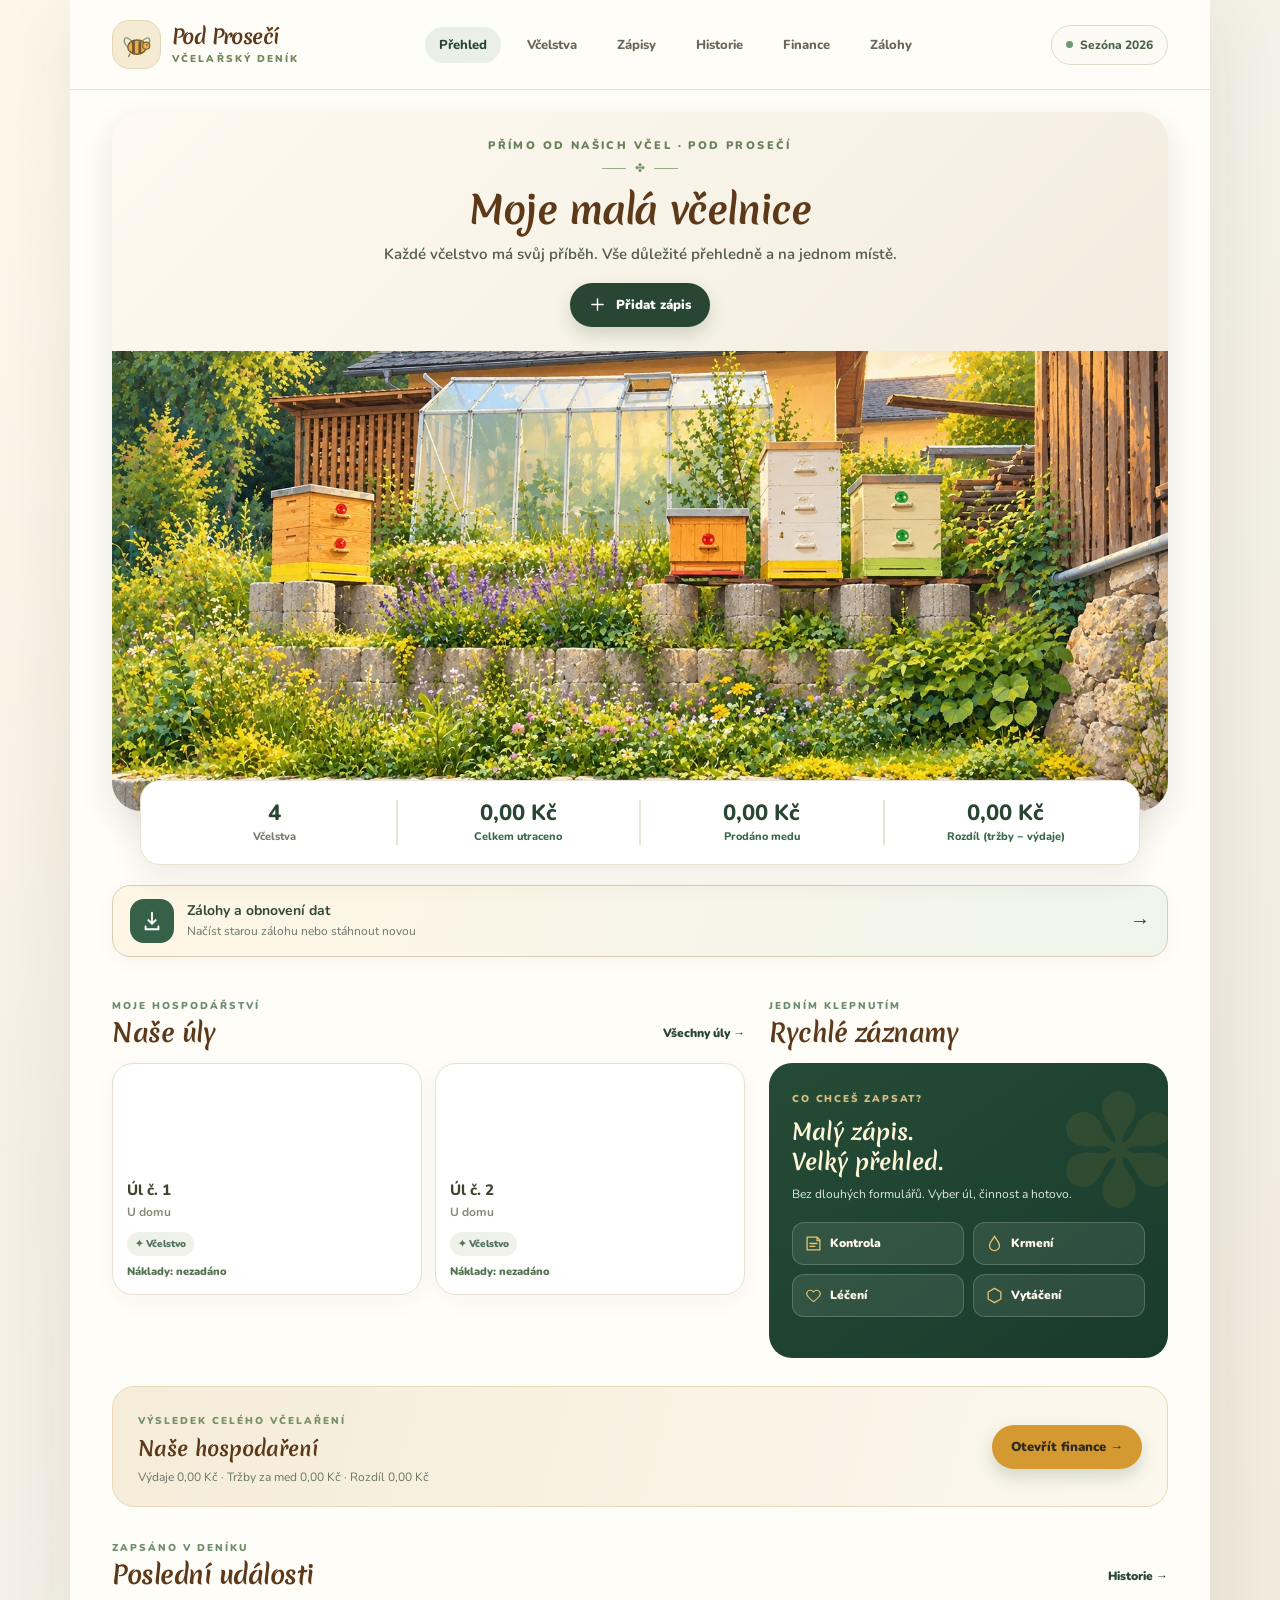
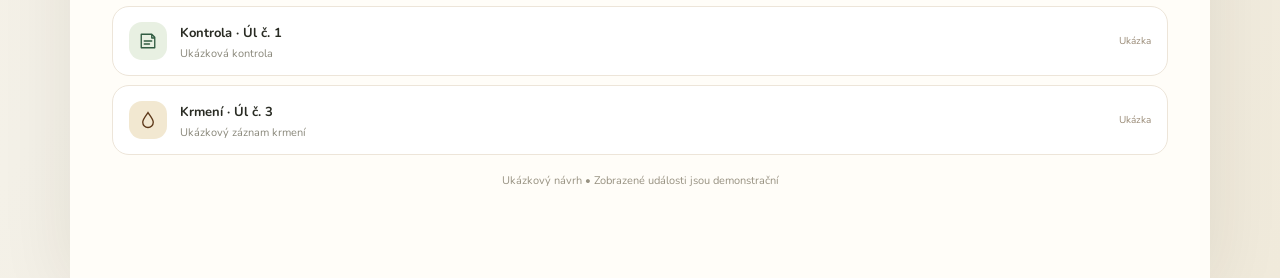
==== commit 797349a4: "Add files via upload" ====
--- a/NAHLED_JEDEN_SOUBOR.html
+++ b/NAHLED_JEDEN_SOUBOR.html
@@ -5,12 +5,16 @@
 <meta name="viewport" content="width=device-width,initial-scale=1,viewport-fit=cover" />
 <meta name="theme-color" content="#294633" />
 <meta name="apple-mobile-web-app-capable" content="yes" />
+<meta name="apple-mobile-web-app-status-bar-style" content="default" />
 <meta name="apple-mobile-web-app-title" content="Včelařský deník" />
-<link rel="icon" type="image/png" href="[data-uri]" />
-<link rel="apple-touch-icon" href="[data-uri]" />
+<link rel="icon" href="[data-uri]" type="image/svg+xml" />
+<link rel="icon" href="[data-uri]" type="image/png" sizes="32x32" />
+<link rel="apple-touch-icon" href="[data-uri]" sizes="180x180" />
+
 <title>Včelařský deník • Pod Prosečí — vizuální návrh</title>
 <link href="https://fonts.googleapis.com/css2?family=Merienda:wght@500;600;700&family=Nunito:wght@400;500;600;700;800;900&display=swap&subset=latin-ext" rel="stylesheet">
 <style>
+
 :root{--cream:#f7f1e4;--paper:#fffdf8;--ink:#292b23;--muted:#858477;--forest:#294633;--forest2:#385942;--olive:#71895f;--brown:#5d3819;--honey:#d49a31;--line:#e4dccd;--shadow:0 20px 52px rgba(72,55,29,.11)}
 *{box-sizing:border-box}html{scroll-behavior:smooth}body{margin:0;color:var(--ink);font-family:Nunito,'Trebuchet MS',sans-serif;background:radial-gradient(ellipse at 12% 2%,#fff9ec 0,transparent 45%),linear-gradient(125deg,#f6eee1,#f4f1e8 48%,#f0eadb);min-height:100vh}button,textarea,select{font:inherit}button{cursor:pointer}.app{max-width:1140px;min-height:100vh;margin:0 auto;background:var(--paper);box-shadow:0 10px 70px rgba(49,38,15,.09)}
 .topbar{height:90px;display:flex;align-items:center;justify-content:space-between;gap:14px;padding:0 42px;border-bottom:1px solid #eae3d7;background:rgba(255,253,248,.96)}.branding{display:flex;align-items:center;gap:11px}.brandmark{display:grid;place-items:center;width:49px;height:49px;background:#f5ebd3;border:1px solid #e6d7b7;border-radius:17px;flex-shrink:0}.brandtitle{font:700 20px/1.25 Merienda,Georgia,serif;color:var(--brown);letter-spacing:-.6px}.brandsub{font-weight:900;color:var(--olive);font-size:10px;letter-spacing:2.1px;margin-top:3px}.toplinks{display:flex;align-items:center;gap:12px}.toplinks button{background:none;border:0;color:#686859;font-weight:800;font-size:13px;padding:9px 14px;border-radius:25px}.toplinks button.active{color:var(--forest);background:#eaf0e6}.season{display:inline-flex;align-items:center;gap:7px;padding:11px 14px;border:1px solid #dedbcc;background:#fcfaf4;border-radius:30px;color:#496449;font-weight:800;font-size:12px}.season:before{content:'';width:7px;height:7px;background:#6e986e;border-radius:50%}
@@ -91,6 +95,31 @@
 .finance-summary{margin-top:21px;display:grid;grid-template-columns:repeat(3,minmax(0,1fr));gap:12px}.finance-tile{border:1px solid #eadfce;background:#fff;border-radius:22px;padding:21px 18px;display:flex;flex-direction:column;gap:7px;box-shadow:0 9px 30px #392f2010}.finance-tile small{font-weight:900;color:#667c5d;font-size:11px;letter-spacing:.06em;text-transform:uppercase}.finance-tile strong{font-size:clamp(20px,2.6vw,34px);letter-spacing:-1px;color:#5d3819;overflow-wrap:anywhere}.finance-tile span{font-size:11px;color:#838477}.result-tile{background:linear-gradient(135deg,#254633,#41664b);border-color:#2e5239}.result-tile small,.result-tile span{color:#e0ead9}.result-tile strong{color:white}.result-tile.negative strong{color:#ffe1bd}.fin-help{font-size:12px;color:#747968;line-height:1.55;margin-top:-3px;margin-bottom:15px}.fin-row{display:grid;grid-template-columns:1fr 1fr;gap:12px}.fin-row label{margin-top:14px}.fin-preview{margin-top:17px;padding:13px;background:#f7efd9;border-radius:13px;display:flex;justify-content:space-between;gap:10px;font-size:13px;font-weight:850;color:#58644b}.fin-preview strong{font-size:17px;color:#33573a;white-space:nowrap}.fin-backup{margin:20px 0 12px;background:#f8f2e8;border:1px solid #e9dfce;border-radius:22px;padding:23px}.fin-backup h2{font:700 22px Merienda,Georgia,serif;color:#5d3819;margin:6px 0}.fin-backup p{font-size:12px;line-height:1.6;color:#646a5c}.fin-actions{display:flex;flex-wrap:wrap;gap:12px;align-items:center;margin-top:17px}.import-label{display:inline-flex;justify-content:center;align-items:center;background:#294633;color:white;border-radius:40px;padding:14px 19px;font-weight:900;font-size:13px;cursor:pointer}.fin-actions .btn{padding:13px 18px}.fin-import-info{font-weight:850;color:#416343}.stat-action.negative strong{color:#a24733}.finance-tile.result-tile.negative{background:linear-gradient(140deg,#633b31,#7b5140)}
 @media(max-width:780px){.finance-summary{grid-template-columns:1fr}.finance-tile{padding:16px}.finance-tile strong{font-size:27px}.finance-stats{grid-template-columns:repeat(2,1fr)}.fin-actions{flex-direction:column;align-items:stretch}.fin-actions .btn,.import-label{width:100%}}
 @media(max-width:430px){.fin-row{grid-template-columns:1fr 1fr;gap:8px}.finance-stats .stat strong{font-size:19px}}
+
+/* 5.3.2 — skutečně dostupné zálohování, zejména na mobilu */
+.backup-shortcut{display:flex;width:100%;align-items:center;gap:13px;border:1px solid #d9ceb3;background:linear-gradient(110deg,#fff6e5,#f0f5ec);text-align:left;border-radius:18px;padding:13px 17px;margin:20px 0 8px;color:#294633;box-shadow:0 5px 20px #5740190b;cursor:pointer}
+.backup-shortcut-icon{display:grid;place-items:center;flex:0 0 44px;width:44px;height:44px;border-radius:14px;color:#fff;background:#376048}
+.backup-shortcut strong{display:block;font-size:14px;color:#304b35}.backup-shortcut small{display:block;font-size:12px;color:#677567;line-height:1.4;margin-top:3px}.backup-arrow{margin-left:auto;font-weight:900;font-size:20px}
+.backup-page-heading{background:linear-gradient(115deg,#f8e9c9,#e2eddb)}
+.backup-main{display:grid;grid-template-columns:repeat(2,minmax(0,1fr));gap:20px;align-items:stretch;margin:22px 0 16px}
+.backup-action-card{position:relative;background:#fff;border:1px solid #e4dbc9;border-radius:23px;padding:26px;box-shadow:0 9px 25px #44351809}
+.backup-action-card .eyebrow{font-size:11px}.backup-number{position:absolute;top:16px;right:20px;color:#d4bc8e;font-size:30px;font-weight:900;opacity:.75}
+.backup-action-card h2{font:700 23px/1.35 Merienda,Georgia,serif;color:#5d3819;margin:10px 0}
+.backup-action-card>p{font-size:13px;line-height:1.6;color:#52614f}
+.backup-file-label{display:block;font-weight:850;color:#294633;font-size:13px;margin:19px 0 9px}
+.backup-file-input{display:block;width:100%;padding:12px;background:#f6f7f1;border:1px solid #cbd6c8;border-radius:14px;font-size:13px;color:#3f4b40;max-width:100%}
+.backup-file-input::file-selector-button{font:800 13px Nunito,sans-serif;padding:10px 13px;border-radius:9px;background:#294633;color:#fff;border:0;margin-right:12px;cursor:pointer}
+.backup-limitation{padding:12px 14px;border-radius:13px;background:#fbf3e2;color:#75613b!important;font-size:12px!important;margin-top:17px;line-height:1.5}
+.backup-result{font-size:12px!important;color:#315d3a!important;font-weight:800;line-height:1.5;min-height:23px;overflow-wrap:anywhere}
+.backup-export-card{background:#fcf8ee}
+.backup-export-button{margin-top:15px;min-height:48px;width:100%;box-shadow:none}
+.backup-reminder{padding:18px 21px;background:#edf3e9;border:1px solid #dce7d6;border-radius:18px;color:#2a5036}
+.backup-reminder strong{font-size:14px}.backup-reminder p{font-size:12px;line-height:1.6;margin:5px 0 0}
+.finance-backup-link{display:flex;align-items:center;justify-content:space-between;gap:14px;border:1px solid #e5dbc9;border-radius:17px;background:#f8f2e7;margin:20px 0;padding:17px 20px}
+.finance-backup-link strong{color:#4b412c;font-size:14px}.finance-backup-link p{font-size:12px;color:#6e735f;margin:4px 0 0}
+@media(max-width:800px){.backup-main{grid-template-columns:1fr}.finance-backup-link{flex-direction:column;align-items:stretch}.finance-backup-link .btn{width:100%}}
+@media(max-width:520px){.bottomnav{grid-template-columns:repeat(5,minmax(0,1fr))}.bottomnav button{font-size:10px;min-width:0;padding:4px 1px}.backup-shortcut{margin-top:17px;padding:12px 10px;gap:10px}.backup-shortcut-icon{width:40px;height:40px;flex-basis:40px}.backup-shortcut strong{font-size:12px}.backup-shortcut small{font-size:10px}.backup-action-card{padding:19px 16px}.backup-action-card h2{font-size:19px}.backup-file-input::file-selector-button{font-size:12px}.backup-reminder{padding:15px}}
+
 </style>
 </head>
 <body>
@@ -110,7 +139,7 @@
 <div class="app">
 <header class="topbar">
  <div class="branding"><div class="brandmark"><svg style="width:34px;height:34px"><use href="#i-bee"/></svg></div><div><div class="brandtitle">Pod Prosečí</div><div class="brandsub">VČELAŘSKÝ DENÍK</div></div></div>
- <div class="toplinks"><button data-page="home" class="active">Přehled</button><button data-page="hives">Včelstva</button><button data-page="record">Zápisy</button><button data-page="history">Historie</button><button data-page="costs">Finance</button></div>
+ <div class="toplinks"><button data-page="home" class="active">Přehled</button><button data-page="hives">Včelstva</button><button data-page="record">Zápisy</button><button data-page="history">Historie</button><button data-page="costs">Finance</button><button data-page="backups">Zálohy</button></div>
  <div class="season">Sezóna 2026</div>
 </header>
 <main>
@@ -120,6 +149,10 @@
    <div class="hero-copy"><div class="eyebrow">Přímo od našich včel · Pod Prosečí</div><div class="decor" style="margin-top:13px">✤</div><h1 class="hero-title"><span>Moje malá</span> <span>včelnice</span></h1><p>Každé včelstvo má svůj příběh. Vše důležité přehledně a na jednom místě.</p><button class="btn" data-action="record"><svg><use href="#i-plus"/></svg> Přidat zápis</button></div>
   </div>
   <div class="stats finance-stats"><div class="stat"><strong>4</strong><small>Včelstva</small></div><button type="button" class="stat stat-action" data-page="costs"><strong id="stats-cost-total">0 Kč</strong><small>Celkem utraceno</small></button><button type="button" class="stat stat-action" data-page="costs"><strong id="stats-sales-total">0 Kč</strong><small>Prodáno medu</small></button><button type="button" class="stat stat-action" data-page="costs"><strong id="stats-net-total">0 Kč</strong><small>Rozdíl (tržby − výdaje)</small></button></div>
+  <button class="backup-shortcut" type="button" data-page="backups" aria-label="Otevřít zálohování a obnovení dat">
+    <span class="backup-shortcut-icon"><svg viewBox="0 0 24 24" width="22" height="22" aria-hidden="true"><path d="M12 3v12m-4-4 4 4 4-4M5 18v3h14v-3" stroke="currentColor" stroke-width="2" stroke-linecap="round" fill="none"/></svg></span>
+    <span><strong>Zálohy a obnovení dat</strong><small>Načíst starou zálohu nebo stáhnout novou</small></span><span class="backup-arrow" aria-hidden="true">→</span>
+  </button>
   <div class="homegrid">
    <div><div class="heading"><div><div class="overline">Moje hospodářství</div><h2>Naše úly</h2></div><button class="subtle-link" data-page="hives">Všechny úly →</button></div><div class="hives" id="home-hives"></div></div>
    <div><div class="heading"><div><div class="overline">Jedním klepnutím</div><h2>Rychlé záznamy</h2></div></div><aside class="aside"><small>CO CHCEŠ ZAPSAT?</small><h2>Malý zápis.<br>Velký přehled.</h2><p>Bez dlouhých formulářů. Vyber úl, činnost a hotovo.</p><div class="quickrow"><button data-type="Kontrola"><svg><use href="#i-note"/></svg> Kontrola</button><button data-type="Krmení"><svg><use href="#i-drop"/></svg> Krmení</button><button data-type="Léčení"><svg><use href="#i-heart"/></svg> Léčení</button><button data-type="Vytáčení"><svg><use href="#i-hex"/></svg> Vytáčení</button></div></aside></div>
@@ -166,20 +199,44 @@
    <section class="cost-panel"><div class="eyebrow">Přehled výdajů</div><h2>Výdaje</h2><div class="cost-entries" id="cost-entries"></div></section>
    <section class="cost-panel"><div class="eyebrow">Přehled tržeb</div><h2>Prodeje medu</h2><div class="cost-entries" id="sale-entries"></div></section>
   </div>
-  <section class="fin-backup"><div><div class="eyebrow">Přenos dat</div><h2>Starší záznamy a zálohy</h2><p>Nahraj JSON zálohu z původního deníku 4.8.x – načtou se její výdaje a uskutečněné prodeje medu. Původní položky bez přiřazeného úlu zůstanou mezi společnými výdaji. Zbytek dat v záloze se nemění.</p></div>
-   <div class="fin-actions"><label class="import-label" for="import-finance">↑ Načíst starou JSON zálohu</label><input type="file" id="import-finance" accept=".json,application/json" hidden><button type="button" class="btn ghost" id="export-finance">↓ Stáhnout zálohu financí</button></div><p id="import-message" role="status" aria-live="polite" class="cost-notice">Záznamy se ukládají jen do tohoto prohlížeče. Při změně zařízení si stáhni zálohu.</p>
-  </section>
+  <div class="finance-backup-link"><div><strong>Potřebuješ obnovit data?</strong><p>Zálohy jsou nyní v samostatné záložce.</p></div><button type="button" class="btn" data-page="backups">Otevřít zálohy →</button></div>
  </section>
+<section id="page-backups" class="page">
+  <div class="secondary-top backup-page-heading"><div><div class="eyebrow">Zachování tvých záznamů</div><h1>Zálohy a obnovení</h1><p>Stáhni si kopii finanční evidence nebo nahraj starší zálohu.</p></div></div>
+  <div class="backup-main">
+   <section class="backup-action-card">
+    <div class="backup-number">01</div>
+    <div class="eyebrow">Načtení dat</div>
+    <h2>Obnovit ze zálohy</h2>
+    <p>Vyber soubor <strong>.json</strong> ze starého deníku 4.8.x nebo zálohu financí z verzí 5.2/5.3.</p>
+    <label for="import-finance" class="backup-file-label">Vyber záložní soubor (JSON)</label>
+    <input type="file" id="import-finance" class="backup-file-input" accept=".json,application/json" aria-describedby="backup-restore-help" />
+    <p id="backup-restore-help" class="backup-limitation"><strong>Co se obnoví:</strong> výdaje a prodaný med. Úly, kontroly, léčení a další záznamy ze starého deníku zatím tato testovací verze nepřenáší. Původní JSON si proto ponech.</p>
+    <p id="import-message" class="backup-result" role="status" aria-live="polite">Po výběru souboru se zobrazí potvrzení před změnou dat.</p>
+   </section>
+   <section class="backup-action-card backup-export-card">
+    <div class="backup-number">02</div>
+    <div class="eyebrow">Uložení dat</div>
+    <h2>Stáhnout zálohu</h2>
+    <p>Stáhni aktuální <strong>výdaje a prodeje medu</strong> do souboru JSON. Později je můžeš znovu obnovit.</p>
+    <button type="button" class="btn amber backup-export-button" id="export-finance">↓ Stáhnout zálohu financí (.json)</button>
+    <p class="backup-limitation">Tento export obsahuje finance aktuální verze, nikoli kompletní původní včelařský deník.</p>
+   </section>
+  </div>
+  <div class="backup-reminder"><strong>Upozornění k prohlížeči</strong><p>Údaje se zatím ukládají místně. Pokud otevřeš aplikaci na jiné adrese, zařízení nebo promažeš data prohlížeče, nemusí se objevit. Proto si soubor JSON uchovej mimo zařízení.</p></div>
+</section>
 <section id="page-detail" class="page"><button class="back" data-page="hives">← Zpět k úlům</button><div class="secondary-top" style="margin-top:11px"><div><div class="eyebrow">Karta včelstva</div><h1 id="detail-name">Úl č. 1</h1><p id="detail-place">Stanoviště u domu</p></div></div><div class="detail"><h3>Rychlý přehled</h3><p class="detail-cost">Náklady evidované přímo na tomto úlu: <strong id="detail-cost-value">0 Kč</strong></p><button class="btn amber" data-page="costs">+ Zapsat výdaj na úl</button><p>Matka, zásoby, síla včelstva a poslední kontrola. Jen to důležité, podrobnosti jsou až po rozkliknutí.</p><button class="btn" data-action="record"><svg><use href="#i-plus"/></svg> Přidat zápis k úlu</button></div></section>
 </main>
 <nav class="bottomnav" aria-label="Hlavní navigace">
  <button data-page="home" class="selected"><svg><use href="#i-house"/></svg><span>Přehled</span></button>
  <button data-page="hives"><svg><use href="#i-hex"/></svg><span>Úly</span></button>
  <button data-page="record"><span class="navplus"><svg><use href="#i-plus"/></svg></span><span>Zápis</span></button>
- <button data-page="history"><svg><use href="#i-book"/></svg><span>Historie</span></button>
+ <button data-page="costs"><svg><use href="#i-hex"/></svg><span>Finance</span></button>
+ <button data-page="backups"><svg viewBox="0 0 24 24" aria-hidden="true"><path d="M12 3v12m-4-4 4 4 4-4M5 18v3h14v-3" stroke="currentColor" stroke-width="1.8" stroke-linecap="round" stroke-linejoin="round" fill="none"/></svg><span>Zálohy</span></button>
 </nav>
 </div>
-<script>const hives=[{name:'Úl č. 1',place:'U domu',tag:'Včelstvo'},{name:'Úl č. 2',place:'U domu',tag:'Včelstvo'},{name:'Úl č. 3',place:'Lučany',tag:'Včelstvo'},{name:'Úl č. 4',place:'Lučany',tag:'Včelstvo'}];
+<script>
+const hives=[{name:'Úl č. 1',place:'U domu',tag:'Včelstvo'},{name:'Úl č. 2',place:'U domu',tag:'Včelstvo'},{name:'Úl č. 3',place:'Lučany',tag:'Včelstvo'},{name:'Úl č. 4',place:'Lučany',tag:'Včelstvo'}];
 let page='home',chosenHive=0,recordType='Kontrola',status='V pořádku';
 const events=[{type:'Kontrola',hive:'Úl č. 1',note:'Ukázková kontrola',date:'Ukázka'},{type:'Krmení',hive:'Úl č. 3',note:'Ukázkový záznam krmení',date:'Ukázka'}];
 const KEY='vcelarsky_denik_5_3_finance',OLD_KEY='vcelarsky_denik_5_2_expenses';
@@ -229,7 +286,7 @@
 function renderTypes(){$('types').innerHTML=types.map((t,i)=>`<button class="type ${recordType===t?'selected':''}" data-type="${t}">${icon(typeIcons[i])}${t}</button>`).join('');$('hiveselect').innerHTML=hives.map((h,i)=>`<button class="${chosenHive===i?'selected':''}" data-choose="${i}">${esc(h.name)}</button>`).join('');$('quantity-wrap').style.display=recordType==='Krmení'||recordType==='Vytáčení'?'block':'none';$('statusselect').style.display=recordType==='Kontrola'?'flex':'none';$('quantity-wrap').querySelector('label').textContent=recordType==='Vytáčení'?'Množství medu (kg)':'Množství krmiva (kg)'}
 function updateSalePreview(){const count=Number($('sale-count').value),price=Number($('sale-price').value);$('sale-preview').textContent=Number.isInteger(count)&&count>0&&validMoney(price)?czk(asMoney(count*price)):'0 Kč'}
 function exportBackup(){const blob=new Blob([JSON.stringify({type:'vcelarsky-denik-finance-v5-3',version:3,createdAt:new Date().toISOString(),expenses,sales},null,2)],{type:'application/json;charset=utf-8'});const url=URL.createObjectURL(blob),a=document.createElement('a');a.href=url;a.download='vcelarsky-denik-finance-'+yyyy_mm_dd()+'.json';document.body.appendChild(a);a.click();a.remove();setTimeout(()=>URL.revokeObjectURL(url),1500)}
-async function importBackup(file){const notice=$('import-message');try{
+async function importBackup(file){const notice=$('import-message');notice.textContent='Načítám zálohu…';try{
  const raw=JSON.parse((await file.text()).replace(/^\uFEFF/,''));if(!raw||typeof raw!=='object'||Array.isArray(raw))throw new Error('Soubor neobsahuje objekt JSON.');
  let newExpenses=[],newSales=[],kind;
  if(raw.type==='vcelarsky-denik-finance-v5-3'){
@@ -242,13 +299,13 @@
    newExpenses=raw.expenses.map(e=>normalizeCost({id:'legacy-cost-'+e.id,hive:-1,category:e.category||'Ostatní',amount:e.cost,note:e.name?`${e.name}${e.note?' – '+e.note:''}`:e.note,date:e.date,source:'legacy'})).filter(Boolean);
    newSales=raw.jarSales.map(e=>normalizeSale({id:'legacy-sale-'+e.id,count:e.count,price:e.price,date:e.date,note:e.honeyType||'',source:'legacy'})).filter(Boolean);
  }else throw new Error('Soubor není rozpoznanou zálohou včelařského deníku.');
- if(newExpenses.length===0&&newSales.length===0)throw new Error('V záloze nejsou žádné finanční položky.');
+ if(newExpenses.length===0&&newSales.length===0)throw new Error('V záloze nejsou žádné finanční položky. Ostatní údaje zatím nelze do tohoto návrhu importovat.');
  const message=kind==='full'?`Obnovit ${newExpenses.length} výdajů a ${newSales.length} prodejů? Aktuální finanční data se nahradí zálohou.`:`Načíst ${newExpenses.length} výdajů a ${newSales.length} prodejů? Dříve importované položky ze stejného typu zálohy se nahradí, ručně přidané zůstanou.`;
  if(!confirm(message))return;
  const prevExp=expenses,prevSales=sales;
  if(kind==='full'){expenses=newExpenses;sales=newSales}else{const src=kind==='legacy'?'legacy':'import-v52';expenses=[...expenses.filter(x=>x.source!==src),...newExpenses];if(kind==='legacy')sales=[...sales.filter(x=>x.source!=='legacy'),...newSales]}
  if(!saveStored()){expenses=prevExp;sales=prevSales;throw new Error('Prohlížeč nedovolil uložit data. Nic se nepřepsalo.');}
- renderCosts();notice.textContent=`Načtené výdaje: ${newExpenses.length}; prodeje: ${newSales.length}. Celkový rozdíl: ${czk(balance())}.`;
+ renderCosts();notice.textContent=`Obnova proběhla. Výdaje: ${newExpenses.length}; prodeje: ${newSales.length}. Celkový rozdíl: ${czk(balance())}.`;
  }catch(err){notice.textContent='Import se nezdařil: '+err.message;}finally{$('import-finance').value=''}}
 const costHiveSelect=$('cost-hive');
 costHiveSelect.innerHTML='<option value="-1">Společný náklad (bez konkrétního úlu)</option>'+hives.map((h,i)=>`<option value="${i}">${esc(h.name)} – ${esc(h.place)}</option>`).join('');
@@ -272,6 +329,7 @@
 $('export-finance').addEventListener('click',exportBackup);
 $('import-finance').addEventListener('change',e=>{if(e.target.files?.[0])importBackup(e.target.files[0])});
 readStored();renderHistory();renderTypes();renderCosts();updateSalePreview();
+
 </script>
 </body>
 </html>
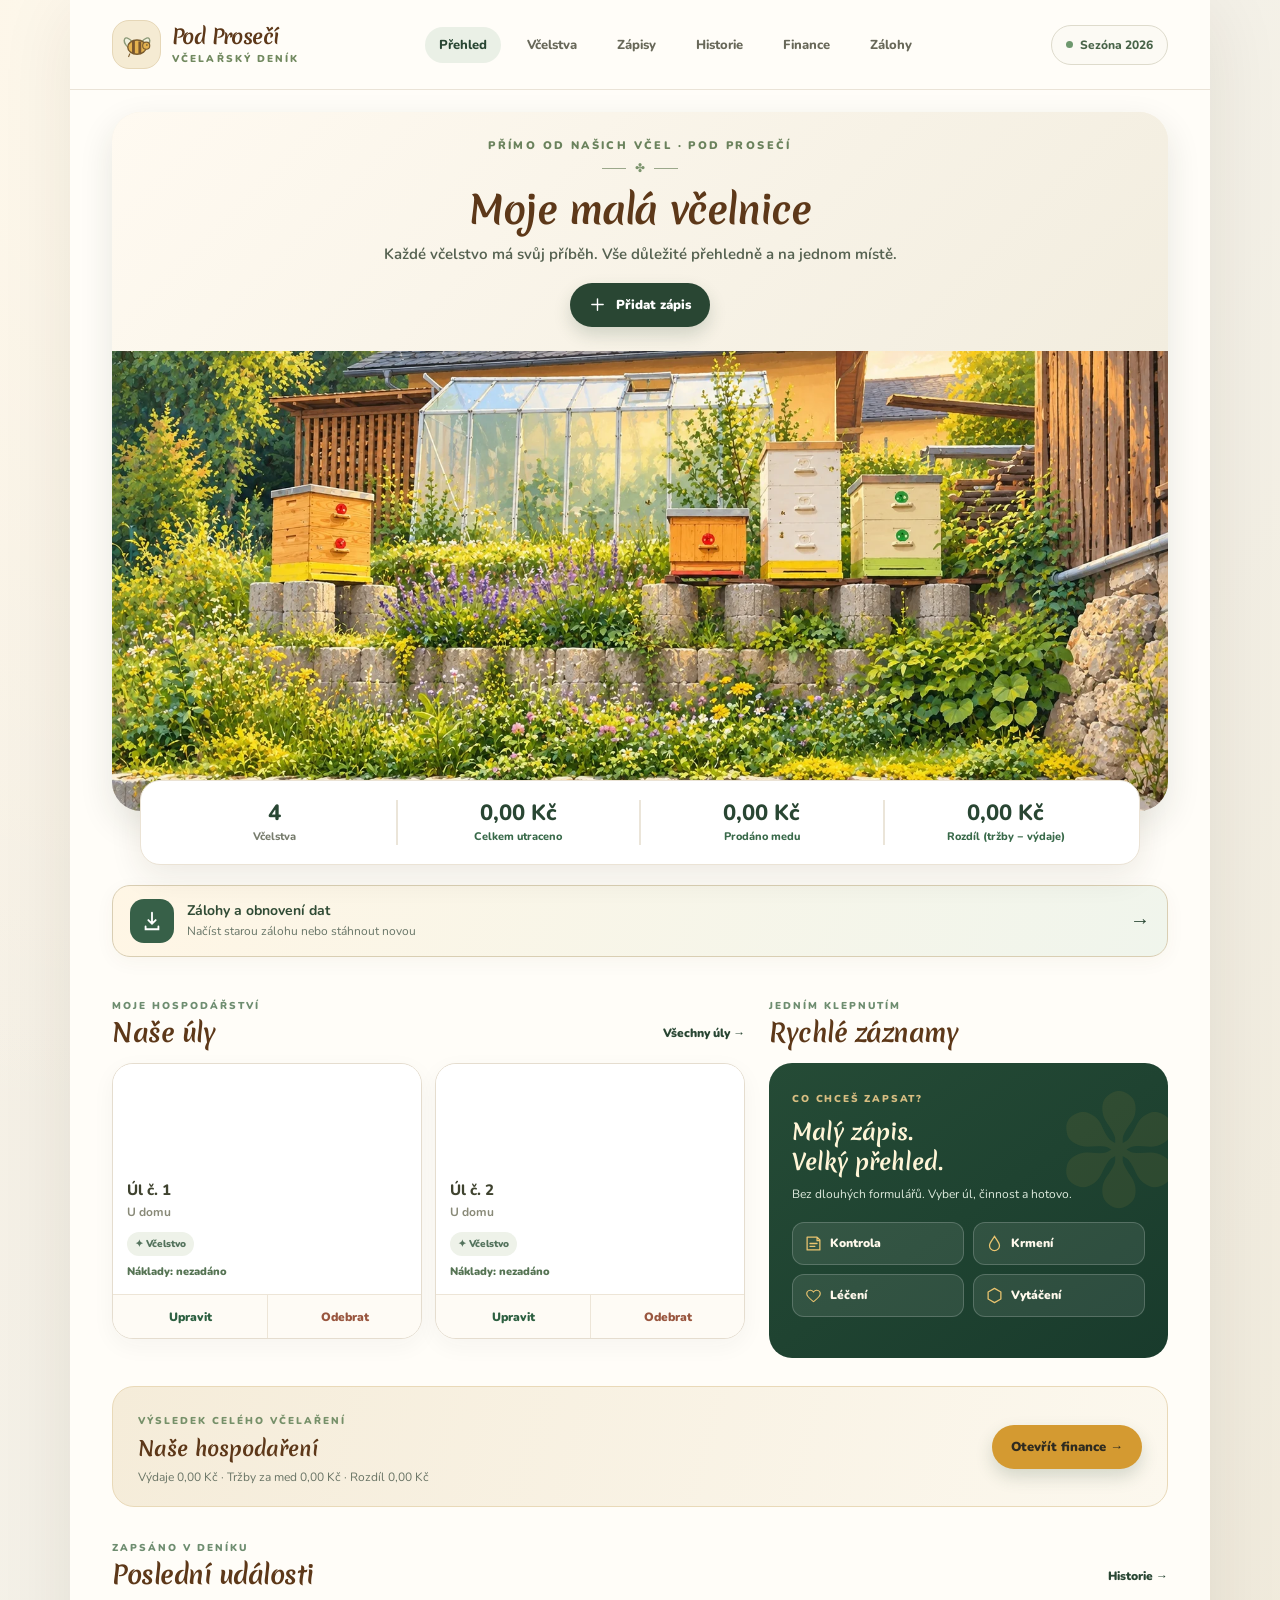
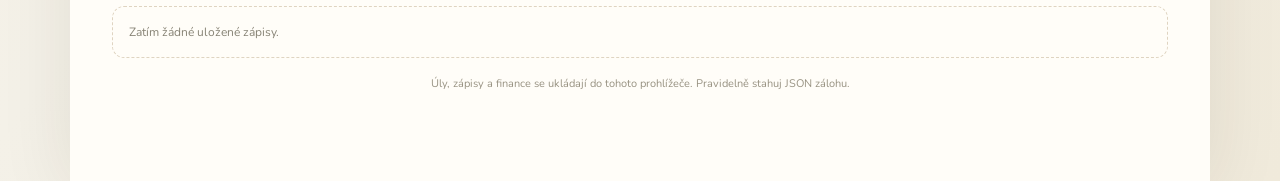
==== commit 64869673: "Add files via upload" ====
--- a/NAHLED_JEDEN_SOUBOR.html
+++ b/NAHLED_JEDEN_SOUBOR.html
@@ -7,14 +7,13 @@
 <meta name="apple-mobile-web-app-capable" content="yes" />
 <meta name="apple-mobile-web-app-status-bar-style" content="default" />
 <meta name="apple-mobile-web-app-title" content="Včelařský deník" />
-<link rel="icon" href="[data-uri]" type="image/svg+xml" />
+<link rel="icon" href="assets/icons/icon.svg" type="image/svg+xml" />
 <link rel="icon" href="[data-uri]" type="image/png" sizes="32x32" />
 <link rel="apple-touch-icon" href="[data-uri]" sizes="180x180" />
 
-<title>Včelařský deník • Pod Prosečí — vizuální návrh</title>
+<title>Včelařský deník • Pod Prosečí</title>
 <link href="https://fonts.googleapis.com/css2?family=Merienda:wght@500;600;700&family=Nunito:wght@400;500;600;700;800;900&display=swap&subset=latin-ext" rel="stylesheet">
 <style>
-
 :root{--cream:#f7f1e4;--paper:#fffdf8;--ink:#292b23;--muted:#858477;--forest:#294633;--forest2:#385942;--olive:#71895f;--brown:#5d3819;--honey:#d49a31;--line:#e4dccd;--shadow:0 20px 52px rgba(72,55,29,.11)}
 *{box-sizing:border-box}html{scroll-behavior:smooth}body{margin:0;color:var(--ink);font-family:Nunito,'Trebuchet MS',sans-serif;background:radial-gradient(ellipse at 12% 2%,#fff9ec 0,transparent 45%),linear-gradient(125deg,#f6eee1,#f4f1e8 48%,#f0eadb);min-height:100vh}button,textarea,select{font:inherit}button{cursor:pointer}.app{max-width:1140px;min-height:100vh;margin:0 auto;background:var(--paper);box-shadow:0 10px 70px rgba(49,38,15,.09)}
 .topbar{height:90px;display:flex;align-items:center;justify-content:space-between;gap:14px;padding:0 42px;border-bottom:1px solid #eae3d7;background:rgba(255,253,248,.96)}.branding{display:flex;align-items:center;gap:11px}.brandmark{display:grid;place-items:center;width:49px;height:49px;background:#f5ebd3;border:1px solid #e6d7b7;border-radius:17px;flex-shrink:0}.brandtitle{font:700 20px/1.25 Merienda,Georgia,serif;color:var(--brown);letter-spacing:-.6px}.brandsub{font-weight:900;color:var(--olive);font-size:10px;letter-spacing:2.1px;margin-top:3px}.toplinks{display:flex;align-items:center;gap:12px}.toplinks button{background:none;border:0;color:#686859;font-weight:800;font-size:13px;padding:9px 14px;border-radius:25px}.toplinks button.active{color:var(--forest);background:#eaf0e6}.season{display:inline-flex;align-items:center;gap:7px;padding:11px 14px;border:1px solid #dedbcc;background:#fcfaf4;border-radius:30px;color:#496449;font-weight:800;font-size:12px}.season:before{content:'';width:7px;height:7px;background:#6e986e;border-radius:50%}
@@ -120,6 +119,30 @@
 @media(max-width:800px){.backup-main{grid-template-columns:1fr}.finance-backup-link{flex-direction:column;align-items:stretch}.finance-backup-link .btn{width:100%}}
 @media(max-width:520px){.bottomnav{grid-template-columns:repeat(5,minmax(0,1fr))}.bottomnav button{font-size:10px;min-width:0;padding:4px 1px}.backup-shortcut{margin-top:17px;padding:12px 10px;gap:10px}.backup-shortcut-icon{width:40px;height:40px;flex-basis:40px}.backup-shortcut strong{font-size:12px}.backup-shortcut small{font-size:10px}.backup-action-card{padding:19px 16px}.backup-action-card h2{font-size:19px}.backup-file-input::file-selector-button{font-size:12px}.backup-reminder{padding:15px}}
 
+/* 5.3.3 – Správa úlů */
+.hive-management-head{gap:12px}
+.hive-management-head .btn{position:relative;z-index:2;flex-shrink:0}
+.hive-editor{max-width:740px;margin:23px auto 10px;background:#fffaf0;border:1px solid #e4d5b7;box-shadow:0 9px 30px #392f2012;padding:24px;border-radius:23px}
+.hive-editor[hidden]{display:none!important}
+.hive-editor h2{font:700 24px/1.4 Merienda,Georgia,serif;color:var(--brown);margin:7px 0 16px}
+.hive-editor label{display:block;font-size:13px;font-weight:900;color:#4b684d;margin:15px 0 7px}
+.hive-editor input{display:block;width:100%;min-height:48px;border:1px solid #d8cfbc;border-radius:12px;background:white;color:#283329;padding:12px 14px;font:700 15px Nunito,system-ui,sans-serif}
+.hive-form-actions{display:flex;gap:12px;flex-wrap:wrap;margin-top:16px}
+.hive-wrap{min-width:0;border:1px solid #e5ddcf;border-radius:21px;background:white;overflow:hidden;box-shadow:0 7px 23px #3831250b}
+.hive-wrap>.hive{width:100%;border:0;box-shadow:none;border-radius:0}
+.hive-wrap>.hive:hover{border:0;box-shadow:none}
+.hive-card-actions{display:flex;align-items:center;border-top:1px solid #ede5d7;background:#fefbf5}
+.hive-card-actions button{width:50%;text-align:center;font-weight:900;font-size:12px;color:#2d6041;border:0;background:transparent;min-height:43px;padding:10px 5px}
+.hive-card-actions button+button{border-left:1px solid #ede5d7}
+.hive-card-actions .subdued-danger{color:#99563f}
+.hive-card-actions button:hover,.hive-card-actions button:focus-visible{background:#f5efdf}
+.hive-archived{margin:32px 0 10px;background:#f7f2e9;border:1px solid #e5ddcf;border-radius:22px;padding:19px 21px}
+.hive-archived h2{font:700 21px/1.4 Merienda,Georgia,serif;margin:0 0 5px;color:#674525}
+.hive-archived>p,.muted-archives{font-size:12px;line-height:1.55;color:#77786c;margin:0 0 12px}
+.archive-item{display:flex;align-items:center;justify-content:space-between;gap:10px;background:white;border:1px solid #e4ddce;border-radius:13px;padding:10px 14px;margin-top:7px}
+.archive-item span{min-width:0}.archive-item b{display:block;font-size:13px;color:#454c3a}.archive-item small{display:block;font-size:11px;color:#858377;margin-top:3px}
+.archive-item button{border:1px solid #90ab8a;border-radius:20px;background:#eaf3e7;color:#315c42;padding:10px 13px;white-space:nowrap;font-weight:850;font-size:11px}
+@media(max-width:700px){.hive-management-head{flex-direction:column;align-items:stretch}.hive-management-head .btn{align-self:stretch}.hive-editor{padding:18px}.hive-form-actions{display:grid;grid-template-columns:1fr 1fr}.hive-form-actions .btn{padding:13px 5px}}
 </style>
 </head>
 <body>
@@ -148,7 +171,7 @@
    <img class="hero-art" src="[data-uri]